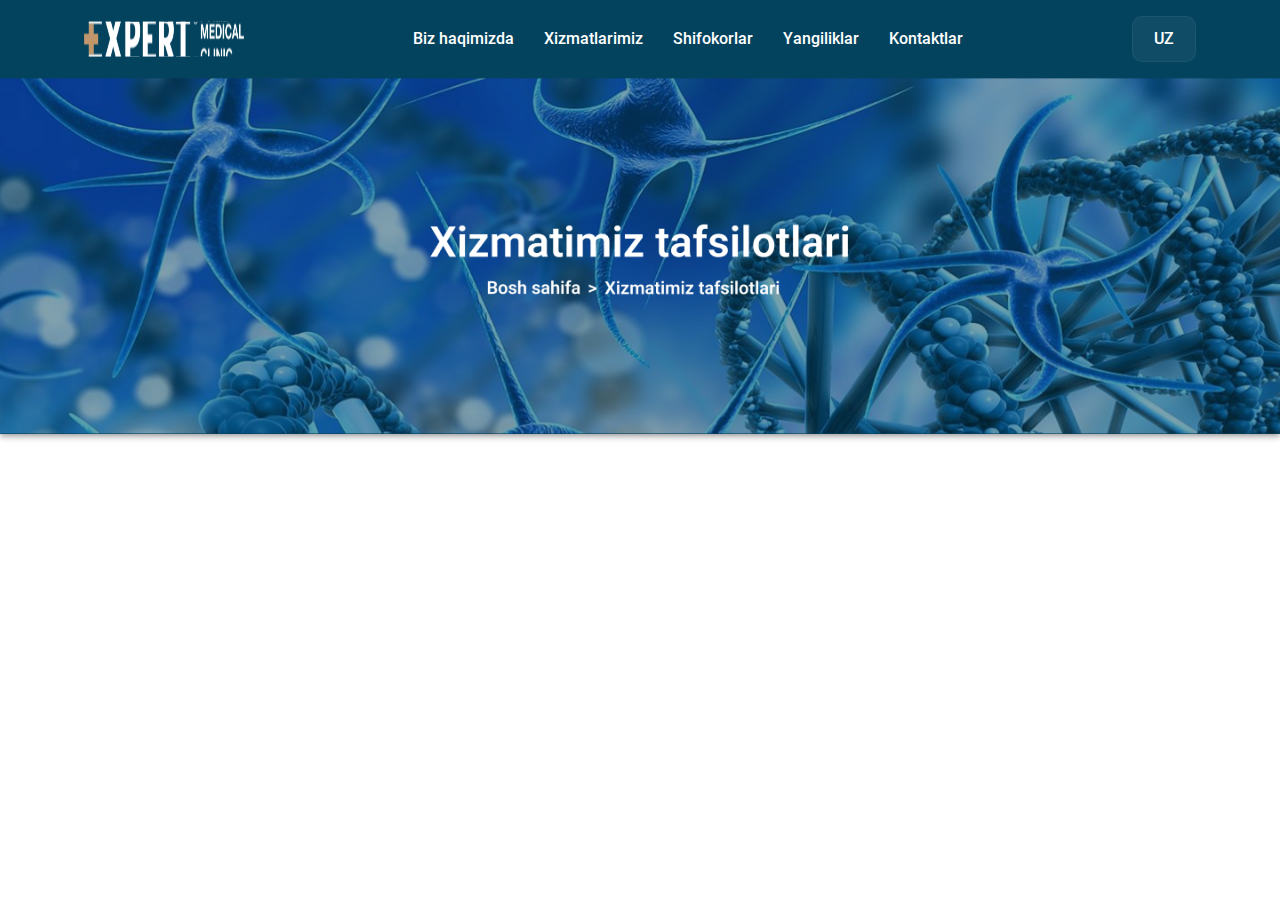
==== index.html @ 5c0b32e0 "Initial commit" ====
<!DOCTYPE html>
<html lang="en">

<head>
    <meta charset="UTF-8">
    <meta name="viewport" content="width=device-width, initial-scale=1.0">
    <title>Document</title>
    <link rel="stylesheet" href="./css/style.css">
</head>

<body>
    <!-- header started  -->
    <!-- <header class="site-header">
        <div class="container header-container">
            <div class="header__inner">
                <ul class="site-header__list">
                    <li class="list__inner">
                        <div class="box tel-phone-box">
                            <img src="./images/phone.svg" alt="this is call icon img" class="list__inner_img">
                            <p class="list__inner_text tel-text-header">+ 998 (71) 249-15-90</p>
                        </div>
                    </li>
                    <li class="list__inner">
                        <div class="box header-email-box">
                            <img src="./images/email.svg" alt="this is email icon img" class="list__inner_img">
                            <p class="list__inner_text email-header-text">medicalexp@gmail.com</p>
                        </div>
                    </li>
                    <li class="list__inner">
                        <div class="box">
                            <img src="./images/map.svg" alt="this is map icon img" class="list__inner_img">
                            <p class="list__inner_text map-loca">Toshkent sh, Shayxontour tumani, Beruniy shoh ko‘chasi, 32-uy
                            </p>
                        </div>
                    </li>
                    <li class="list__inner icon-list">
                        <img src="./images/telegram.svg" alt="this is telegram icon img" class="list__inner-icon">
                        <img src="./images/facebook.svg" alt="this is facebook icon img" class="list__inner-icon">
                        <img src="./images/instagram.svg" alt="this is instagram icon img" class="list__inner-icon">
                        <img src="./images/youtube.svg" alt="this is youtube icon img" class="list__inner-icon">
                    </li>
                </ul>
            </div>
        </div>
    </header> -->

    <!-- header ended  -->



    <!-- main started  -->
    <main>
        <!-- section hero started -->
         <section class="section-hero">
            <div class="container hero-container">
                <div class="hero__inner">
                    <div class="hero__top">
                        <button class="burger-btn">
                            <img src="./images/burgerimg.svg" alt="this is burger img" class="burger-img">
                        </button>
                        <div class="hero-icon__box">
                            <img src="./images/hero-icon.svg" alt="this is hero icon img" class="img__box">
                        </div>

                        <ul class="site-hero__list">
                            <li class="hero-list__inner">Biz haqimizda</li>
                            <li class="hero-list__inner">Xizmatlarimiz</li>
                            <li class="hero-list__inner">Shifokorlar</li>
                            <li class="hero-list__inner">Yangiliklar</li>
                            <li class="hero-list__inner">Kontaktlar</li>
                        </ul>

                        <button class="site-hero-language__btn">UZ</button>
                    </div>
                    <div class="hero__bottom">
                        <img src="./images/hero-bgi.png" alt="this is hero bgi img" class="hero__bottom_img">
                    </div>
                </div>
            </div>
        </section> 
        <!-- section hero ended -->




        <!-- section information started -->

        <!-- <section class="section-information">
            <div class="container information-container">
                <div class="information__inner">
                    <img width="1272" height="715.5" src="./images/information-bgi.png" alt="this is doctor img"
                        class="information__inner-img">

                    <h3 class="informayion__inner-title">Plastik jarrohlik</h3>

                    <div class="information__inner-text-box">
                        <strong class="text-box__title">Nega aynan biz?</strong>
                        <p class="text-box__text">Tibbiyot markazimizning asosiy afzalliklaridan biri
                            shifokorlarimizning yuqori malakasi va tajribasidir. Har bir mutaxassis plastik jarrohlik
                            sohasida ko‘p yillik tajribaga ega bo‘lib, eng
                            yangi texnologiya va texnikaga amal qilgan holda o‘z malakasini muntazam oshirib boradi.</p>
                    </div>
                    <div class="information__inner-text-box">
                        <strong class="text-box__title">- Zamonaviy uskunalar, yuqori sifat va ishonchlilik</strong>
                        <p class="text-box__text">Bizning xususiy klinikamizda faqat eng zamonaviy jihozlardan
                            foydalaniladi: SMARTXIDE² ENT va SMARTXIDE² GYN qurilmalari va ishonchli materiallar, bu
                            muolajalarning
                            xavfsizligi va samaradorligini kafolatlaydi. Barcha operatsiyalar zarur gigiena va
                            xavfsizlik standartlariga rioya qilingan maxsus jihozlangan operatsiya xonalarida amalga
                            oshiriladi.</p>
                    </div>
                    <div class="information__inner-text-box">
                        <strong class="text-box__title">- Har bir bemorga o'ziga xos va individual yondashuv</strong>
                        <p class="text-box__text">Shuningdek, biz har bir bemorga o'ziga xos davolash va individual
                            yondashuvni taklif etamiz. Bizning shifokorlarimiz har qanday holatning o'ziga xos
                            xususiyatlarini diqqat bilan
                            o'rganadilar va sizga eng mos davolash usuli tanlashga yordam beradi. Bundan tashqari,
                            klinika davolanishning barcha bosqichlarida, dastlabki konsultatsiyadan to reabilitatsiya
                            davrigacha to'liq yordam va maslahat beradi.</p>
                    </div>
                    <div class="information__inner-text-box">
                        <strong class="text-box__title">- Maxfiylik</strong>
                        <p class="text-box__text">Biz bemorlar tibbiy ma'lumotlari va protseduralari haqidagi
                            ma'lumotlarning maxfiyligi haqida tashvishlanishlari mumkinligini tushunamiz.</p>


                        <p class="text-box__text">Expert Medical klinikasida biz maxfiylikka katta ahamiyat beramiz va
                            bemorlarimiz ma'lumotlarining xavfsizligi ta'minlash uchun qo'limizdan kelganini qilamiz.
                            Maxfiylik bizning
                            ishimizning asosiy tamoyillaridan biridir. Biz sizning tibbiy muolajalaringiz bilan bog'liq
                            barcha ma'lumotlar qat'iy maxfiy saqlanishiga va sizning xabaringizsiz uchinchi shaxslarga
                            ye'tkazilmasligiga yoki oshkor etilmasligiga kafolat beramiz!</p>
                    </div>

                    <div class="information-bottom">
                        <div class="information__bottom-top">
                            <h2 class="information-bottom__title">Bizning mutaxassislarimiz</h2>
                            <button class="information-bottom__btn">Barcha mutaxassislar</button>
                        </div>
                        <ul class="information-bottom__list">


                            <li class="information-bottom__list_inner">
                                <img src="./images/doctor1.png" alt="this is doctor img"
                                    class="bottom__list_inner__img">
                                <strong class="bottom__list_inner__text_name">Ortiqov Aziz <br>
                                    Farixdjanovich</strong>
                                <p class="bottom__list_inner__text_about">Дерматология</p>
                            </li>




                            <li class="information-bottom__list_inner">
                                <img src="./images/doctor2.png" alt="this is doctor img"
                                    class="bottom__list_inner__img">
                                <strong class="bottom__list_inner__text_name">Safaeva Shirinxon <br>
                                    Furkatovna</strong>
                                <p class="bottom__list_inner__text_about">Гинекология</p>
                            </li>



                            <li class="information-bottom__list_inner">
                                <img src="./images/doctor3.png" alt="this is doctor img"
                                    class="bottom__list_inner__img">
                                <strong class="bottom__list_inner__text_name">Magrupova Iroda <br>
                                    Jahongirovna</strong>
                                <p class="bottom__list_inner__text_about">Дерматокосметология</p>
                            </li>



                            <li class="information-bottom__list_inner">
                                <img src="./images/doctor4.png" alt="this is doctor img"
                                    class="bottom__list_inner__img">
                                <strong class="bottom__list_inner__text_name">Musaeva a <br>
                                    Vladimirovna</strong>
                                <p class="bottom__list_inner__text_about">Косметология</p>
                            </li>




                        </ul>
                    </div>
                </div>
            </div>
        </section> -->

        <!-- section information ended  -->





    </main>
    <!-- main ended  -->



    <!-- footer started  -->



    <!-- <footer class="site-footer">
        <div class="container footer-container">
            <div class="footer__inner">
                <div class="contact-box">
                    <h2 class="contact__text">KONTAKTLAR</h2>
                    <div class="box1">
                        <img width="40" height="32" src="./images/footer-email.svg" alt="this is email img" class="footer-email__img">
                        <p class="footer-box1__text">medicalexp@gmail.com</p>
                    </div>
                    <div class="box1">
                        <img width="48" height="36" src="./images/footer-contact.svg" alt="this is contact img" class="footer-phone__img">
                        <p class="footer-box1__text">+ 998 (71) 249-15-90</p>
                    </div>
                    <div class="box1">
                        <img width="28" height="40" src="./images/footer-map.svg" alt="this is map img" class="footer-map__img">
                        <p class="footer-box1__text">Toshkent sh, Shayxontour tumani, Beruniy <br>  
                            shoh ko‘chasi, 32-uy</p>
                    </div>
                </div>
                <ul class="footer-about__list">
                    <li class="footer-about__list_title about-title">BIZ HAQIMIZDA</li>
                    <li class="footer-about__list_text">Shifokorlar</li>
                    <li class="footer-about__list_text">Xizmatlarimiz</li>
                    <li class="footer-about__list_text">Yangiliklar</li>
                    <li class="footer-about__list_text">Maxfiylik siyosati</li>
                </ul>
                <ul class="footer-for__list">
                    <li class="for__list-inner for__list_title">BEMORLAR UCHUN</li>
                    <li class="for__list-inner">Uchrashuvni tayinlash uchun</li>
                    <li class="for__list-inner">Yuklab olish katalogi</li>
                </ul>

                <div class="footer-end__box">
                    <h2 class="eng__box_title">FIKR-MULOHAZA</h2>
                    <form action="#" class="site-footer__form">
                        <input type="text" placeholder="F.I.O." class="form__input"><br>
                        <input type="tel" minlength="9" maxlength="13" placeholder="Telefon raqamingiz" class="form__input"><br>
                        <textarea placeholder="Xabar" cols="30" rows="10" class="form__textarea"></textarea><br>
                        <button class="footer__submit-btn">Yuborish</button>
                    </form>
                </div>
            </div>
        </div>
    </footer> -->



    <!-- footer ended  -->
</body>

</html>
---- css/style.css ----
/*! normalize.css v8.0.1 | MIT License | github.com/necolas/normalize.css */
/* Document
   ========================================================================== */
/**
 * 1. Correct the line height in all browsers.
 * 2. Prevent adjustments of font size after orientation changes in iOS.
 */
html {
  line-height: 1.15; /* 1 */
  -webkit-text-size-adjust: 100%; /* 2 */
}

/* Sections
     ========================================================================== */
/**
   * Remove the margin in all browsers.
   */
body {
  margin: 0;
}

/**
   * Render the `main` element consistently in IE.
   */
main {
  display: block;
}

/**
   * Correct the font size and margin on `h1` elements within `section` and
   * `article` contexts in Chrome, Firefox, and Safari.
   */
h1 {
  font-size: 2em;
  margin: 0.67em 0;
}

/* Grouping content
     ========================================================================== */
/**
   * 1. Add the correct box sizing in Firefox.
   * 2. Show the overflow in Edge and IE.
   */
hr {
  box-sizing: content-box; /* 1 */
  height: 0; /* 1 */
  overflow: visible; /* 2 */
}

/**
   * 1. Correct the inheritance and scaling of font size in all browsers.
   * 2. Correct the odd `em` font sizing in all browsers.
   */
pre {
  font-family: monospace, monospace; /* 1 */
  font-size: 1em; /* 2 */
}

/* Text-level semantics
     ========================================================================== */
/**
   * Remove the gray background on active links in IE 10.
   */
a {
  background-color: transparent;
}

/**
   * 1. Remove the bottom border in Chrome 57-
   * 2. Add the correct text decoration in Chrome, Edge, IE, Opera, and Safari.
   */
abbr[title] {
  border-bottom: none; /* 1 */
  text-decoration: underline; /* 2 */
  -webkit-text-decoration: underline dotted;
          text-decoration: underline dotted; /* 2 */
}

/**
   * Add the correct font weight in Chrome, Edge, and Safari.
   */
b,
strong {
  font-weight: bolder;
}

/**
   * 1. Correct the inheritance and scaling of font size in all browsers.
   * 2. Correct the odd `em` font sizing in all browsers.
   */
code,
kbd,
samp {
  font-family: monospace, monospace; /* 1 */
  font-size: 1em; /* 2 */
}

/**
   * Add the correct font size in all browsers.
   */
small {
  font-size: 80%;
}

/**
   * Prevent `sub` and `sup` elements from affecting the line height in
   * all browsers.
   */
sub,
sup {
  font-size: 75%;
  line-height: 0;
  position: relative;
  vertical-align: baseline;
}

sub {
  bottom: -0.25em;
}

sup {
  top: -0.5em;
}

/* Embedded content
     ========================================================================== */
/**
   * Remove the border on images inside links in IE 10.
   */
img {
  border-style: none;
}

/* Forms
     ========================================================================== */
/**
   * 1. Change the font styles in all browsers.
   * 2. Remove the margin in Firefox and Safari.
   */
button,
input,
optgroup,
select,
textarea {
  font-family: inherit; /* 1 */
  font-size: 100%; /* 1 */
  line-height: 1.15; /* 1 */
  margin: 0; /* 2 */
}

/**
   * Show the overflow in IE.
   * 1. Show the overflow in Edge.
   */
button,
input {
  /* 1 */
  overflow: visible;
}

/**
   * Remove the inheritance of text transform in Edge, Firefox, and IE.
   * 1. Remove the inheritance of text transform in Firefox.
   */
button,
select {
  /* 1 */
  text-transform: none;
}

/**
   * Correct the inability to style clickable types in iOS and Safari.
   */
button,
[type=button],
[type=reset],
[type=submit] {
  -webkit-appearance: button;
}

/**
   * Remove the inner border and padding in Firefox.
   */
button::-moz-focus-inner,
[type=button]::-moz-focus-inner,
[type=reset]::-moz-focus-inner,
[type=submit]::-moz-focus-inner {
  border-style: none;
  padding: 0;
}

/**
   * Restore the focus styles unset by the previous rule.
   */
button:-moz-focusring,
[type=button]:-moz-focusring,
[type=reset]:-moz-focusring,
[type=submit]:-moz-focusring {
  outline: 1px dotted ButtonText;
}

/**
   * Correct the padding in Firefox.
   */
fieldset {
  padding: 0.35em 0.75em 0.625em;
}

/**
   * 1. Correct the text wrapping in Edge and IE.
   * 2. Correct the color inheritance from `fieldset` elements in IE.
   * 3. Remove the padding so developers are not caught out when they zero out
   *    `fieldset` elements in all browsers.
   */
legend {
  box-sizing: border-box; /* 1 */
  color: inherit; /* 2 */
  display: table; /* 1 */
  max-width: 100%; /* 1 */
  padding: 0; /* 3 */
  white-space: normal; /* 1 */
}

/**
   * Add the correct vertical alignment in Chrome, Firefox, and Opera.
   */
progress {
  vertical-align: baseline;
}

/**
   * Remove the default vertical scrollbar in IE 10+.
   */
textarea {
  overflow: auto;
}

/**
   * 1. Add the correct box sizing in IE 10.
   * 2. Remove the padding in IE 10.
   */
[type=checkbox],
[type=radio] {
  box-sizing: border-box; /* 1 */
  padding: 0; /* 2 */
}

/**
   * Correct the cursor style of increment and decrement buttons in Chrome.
   */
[type=number]::-webkit-inner-spin-button,
[type=number]::-webkit-outer-spin-button {
  height: auto;
}

/**
   * 1. Correct the odd appearance in Chrome and Safari.
   * 2. Correct the outline style in Safari.
   */
[type=search] {
  -webkit-appearance: textfield; /* 1 */
  outline-offset: -2px; /* 2 */
}

/**
   * Remove the inner padding in Chrome and Safari on macOS.
   */
[type=search]::-webkit-search-decoration {
  -webkit-appearance: none;
}

/**
   * 1. Correct the inability to style clickable types in iOS and Safari.
   * 2. Change font properties to `inherit` in Safari.
   */
::-webkit-file-upload-button {
  -webkit-appearance: button; /* 1 */
  font: inherit; /* 2 */
}

/* Interactive
     ========================================================================== */
/*
   * Add the correct display in Edge, IE 10+, and Firefox.
   */
details {
  display: block;
}

/*
   * Add the correct display in all browsers.
   */
summary {
  display: list-item;
}

/* Misc
     ========================================================================== */
/**
   * Add the correct display in IE 10+.
   */
template {
  display: none;
}

/**
   * Add the correct display in IE 10.
   */
[hidden] {
  display: none;
}

@font-face {
  font-family: "Roboto";
  src: url("../fonts/Roboto-BlackItalic.woff2") format("woff2"), url("../fonts/Roboto-BlackItalic.woff") format("woff");
  font-weight: 900;
  font-style: italic;
  font-display: swap;
}
@font-face {
  font-family: "Roboto";
  src: url("../fonts/Roboto-Bold.woff2") format("woff2"), url("../fonts/Roboto-Bold.woff") format("woff");
  font-weight: bold;
  font-style: normal;
  font-display: swap;
}
@font-face {
  font-family: "Roboto";
  src: url("../fonts/Roboto-Black.woff2") format("woff2"), url("../fonts/Roboto-Black.woff") format("woff");
  font-weight: 900;
  font-style: normal;
  font-display: swap;
}
@font-face {
  font-family: "Roboto";
  src: url("../fonts/Roboto-BoldItalic.woff2") format("woff2"), url("../fonts/Roboto-BoldItalic.woff") format("woff");
  font-weight: bold;
  font-style: italic;
  font-display: swap;
}
@font-face {
  font-family: "Roboto";
  src: url("../fonts/Roboto-Medium.woff2") format("woff2"), url("../fonts/Roboto-Medium.woff") format("woff");
  font-weight: 500;
  font-style: normal;
  font-display: swap;
}
@font-face {
  font-family: "Roboto";
  src: url("../fonts/Roboto-Light.woff2") format("woff2"), url("../fonts/Roboto-Light.woff") format("woff");
  font-weight: 300;
  font-style: normal;
  font-display: swap;
}
@font-face {
  font-family: "Roboto";
  src: url("../fonts/Roboto-LightItalic.woff2") format("woff2"), url("../fonts/Roboto-LightItalic.woff") format("woff");
  font-weight: 300;
  font-style: italic;
  font-display: swap;
}
@font-face {
  font-family: "Roboto";
  src: url("../fonts/Roboto-Italic.woff2") format("woff2"), url("../fonts/Roboto-Italic.woff") format("woff");
  font-weight: normal;
  font-style: italic;
  font-display: swap;
}
@font-face {
  font-family: "Roboto";
  src: url("../fonts/Roboto-MediumItalic.woff2") format("woff2"), url("../fonts/Roboto-MediumItalic.woff") format("woff");
  font-weight: 500;
  font-style: italic;
  font-display: swap;
}
@font-face {
  font-family: "Roboto";
  src: url("../fonts/Roboto-Regular.woff2") format("woff2"), url("../fonts/Roboto-Regular.woff") format("woff");
  font-weight: normal;
  font-style: normal;
  font-display: swap;
}
@font-face {
  font-family: "Roboto";
  src: url("../fonts/Roboto-ThinItalic.woff2") format("woff2"), url("../fonts/Roboto-ThinItalic.woff") format("woff");
  font-weight: 100;
  font-style: italic;
  font-display: swap;
}
@font-face {
  font-family: "Roboto";
  src: url("../fonts/Roboto-Thin.woff2") format("woff2"), url("../fonts/Roboto-Thin.woff") format("woff");
  font-weight: 100;
  font-style: normal;
  font-display: swap;
}
*,
*::before,
*::after {
  box-sizing: border-box;
  margin: 0;
  padding: 0;
}

body {
  font-family: "Roboto";
  overflow-x: hidden;
  scroll-behavior: smooth;
}

img {
  vertical-align: middle;
  -o-object-fit: contain;
     object-fit: contain;
}

::-moz-selection {
  background-color: #ccc;
}

::selection {
  background-color: #ccc;
}

ul {
  list-style: none;
}

ol {
  list-style: none;
}

.visually-hidden {
  clip: rect(0 0 0 0);
  -webkit-clip-path: inset(50%);
          clip-path: inset(50%);
  height: 1px;
  overflow: hidden;
  position: absolute;
  white-space: nowrap;
  width: 1px;
}

.container {
  margin-left: auto;
  margin-right: auto;
  max-width: 1240px;
  width: 100%;
}

.header-container {
  margin-left: auto;
  margin-right: auto;
  max-width: 1320px;
  width: 100%;
}

.header__inner {
  padding: 16px 68px;
}

.site-header__list {
  display: flex;
  list-style: none;
  justify-content: space-between;
}

.list__inner {
  margin-right: 50px;
  display: flex;
}

.list__inner_img {
  display: inline-block;
}

.list__inner_text {
  display: inline-block;
}

.list__inner-icon {
  display: inline-block;
}

.icon-list {
  gap: 5px;
}

@media only screen and (max-width: 768px) {
  .site-header__list {
    flex-direction: column;
  }
  .map-loca {
    max-width: 254.01px;
    width: 100%;
    text-align: center;
    font-size: 12px;
  }
  .header-email-box {
    margin-top: -30px;
    margin-left: 300px;
  }
  .icon-list {
    margin-top: -30px;
    margin-left: 300px;
  }
  .tel-text-header {
    font-size: 12px;
  }
  .email-header-text {
    display: inline-block;
    font-size: 12px;
  }
}
@media only screen and (max-width: 390px) {
  .header-email-box {
    margin-top: -30px;
    margin-left: 170px;
  }
  .icon-list {
    margin-top: 30px;
    margin-left: 0px;
    margin-left: auto;
    margin-right: auto;
  }
}
.section-hero {
  box-shadow: 0 1px 10px 0 rgba(0, 0, 0, 0.12), 0 4px 5px 0 rgba(0, 0, 0, 0.14), 0 2px 4px -1px rgba(0, 0, 0, 0.2);
  background: #04435e;
}

.hero-container {
  max-width: 1440px;
  width: 100%;
}

.hero__top {
  display: flex;
  justify-content: space-between;
  align-items: center;
  padding: 16px 84px;
}

.site-hero__list {
  display: flex;
  list-style: none;
  gap: 30px;
}

.hero-list__inner {
  font-family: var(--font-family);
  font-weight: 500;
  font-size: 16px;
  line-height: 165%;
  color: #fff;
}

.site-hero-language__btn {
  border-radius: 10px;
  background: rgba(255, 255, 255, 0.05);
  font-family: var(--font-family);
  font-weight: 500;
  font-size: 16px;
  line-height: 150%;
  text-align: center;
  color: #fff;
  padding: 10px 21px;
  border: 1px solid rgba(255, 255, 255, 0.05);
}

.hero__bottom_img {
  width: 100%;
}

.burger-btn {
  display: none;
}

@media only screen and (max-width: 923px) {
  .hero-icon__box {
    margin-left: -20px;
  }
  .site-hero__list {
    gap: 5;
  }
  .site-hero-language__btn {
    margin-left: 50px;
  }
}
@media only screen and (max-width: 865px) {
  .site-hero__list {
    gap: 5;
  }
  .site-hero-language__btn {
    margin-left: 10px;
  }
}
@media only screen and (max-width: 823px) {
  .site-hero__list {
    gap: 5;
  }
  .hero-list__inner {
    font-size: 12px;
  }
  .site-hero-language__btn {
    margin-left: 10px;
  }
}
@media only screen and (max-width: 723px) {
  .burger-btn {
    display: block;
    background-color: transparent;
    border: none;
  }
  .site-hero__list {
    display: none;
  }
}
@media only screen and (max-width: 463px) {
  .hero__inner {
    justify-content: space-between;
  }
}
.section-information {
  background-color: #F4F4F4;
  margin-top: 100px;
  margin-bottom: 10px;
  padding-bottom: 20px;
}

.information__inner-img {
  max-width: 100%;
  width: 100%;
}

.informayion__inner-title {
  margin-bottom: 30px;
}

.information__inner-text-box {
  margin-bottom: 30px;
}

.text-box__text {
  margin-top: 30px;
}

.information-bottom__title {
  font-family: var(--font-family);
  font-weight: 700;
  font-size: 48px;
  line-height: 165%;
  color: #04435e;
}

.information-bottom__btn {
  border-radius: 10px;
  width: 214px;
  height: 46px;
  background: #04435e;
  font-family: var(--font-family);
  font-weight: 500;
  font-size: 16px;
  line-height: 165%;
  color: #fff;
  padding: 10px 20px;
  border: 1px solid #04435e;
}

.information-bottom__list {
  margin-top: 10px;
  display: flex;
  list-style-type: none;
  gap: 50px;
}

.information-bottom__list_inner {
  box-shadow: 0 0 25px 0 rgba(222, 222, 222, 0.75);
  background: #fff;
  padding-bottom: 25px;
  border-radius: 10px;
}

.bottom__list_inner__text_name {
  margin-top: 5px;
  display: block;
  text-align: center;
}

.bottom__list_inner__text_about {
  text-align: center;
  margin-top: 8.75px;
}

.information__bottom-top {
  display: flex;
  justify-content: space-between;
  align-items: center;
}

.site-footer {
  background-color: #04435E;
  padding: 68px 84px;
}

.footer-container {
  max-width: 1440px;
  width: 100%;
}

.footer__inner {
  display: flex;
  justify-content: space-between;
}

.contact__text {
  font-family: var(--font-family);
  font-weight: 600;
  font-size: 22px;
  line-height: 150%;
  color: #fff;
  margin-bottom: 30px;
}

.box1 {
  display: flex;
  gap: 10px;
  margin-bottom: 10px;
}

.footer-box1__text {
  font-family: var(--font-family);
  font-weight: 500;
  font-size: 16px;
  line-height: 165%;
  color: rgba(255, 255, 255, 0.7);
}

.footer-phone__img {
  margin-left: -5px;
}

.about-title {
  margin-bottom: 30px;
  font-family: var(--font-family);
  font-weight: 600;
  font-size: 22px;
  line-height: 150%;
  color: #fff;
}

.footer-about__list_text {
  margin-bottom: 30px;
  font-family: var(--font-family);
  font-weight: 500;
  font-size: 16px;
  line-height: 165%;
  color: rgba(255, 255, 255, 0.7);
}

.for__list-inner {
  font-family: var(--font-family);
  font-weight: 500;
  font-size: 16px;
  line-height: 165%;
  color: rgba(255, 255, 255, 0.7);
  margin-bottom: 30px;
}

.for__list_title {
  font-family: var(--font-family);
  font-weight: 600;
  font-size: 22px;
  line-height: 150%;
  color: #fff;
  margin-bottom: 30px;
}

.eng__box_title {
  font-family: var(--font-family);
  font-weight: 600;
  font-size: 22px;
  line-height: 150%;
  color: #fff;
}

.form__input {
  margin-top: 30px;
  margin-bottom: 30px;
  border-bottom: 1px solid #fff;
  background-color: transparent;
  border: none;
  color: #fff;
  outline: none;
  border-bottom: 1px solid #fff;
  max-width: 305px;
  width: 100%;
  padding-bottom: 10px;
}

.form__textarea {
  background-color: transparent;
  border: none;
  outline: none;
  border-bottom: 1px solid white;
}

.footer__submit-btn {
  padding: 10px 20px;
  font-family: var(--font-family);
  font-weight: 500;
  font-size: 16px;
  line-height: 175%;
  text-align: center;
  color: #04435e;
  border: 1px solid #fff;
  border-radius: 10px;
  margin-top: 16px;
}/*# sourceMappingURL=style.css.map */
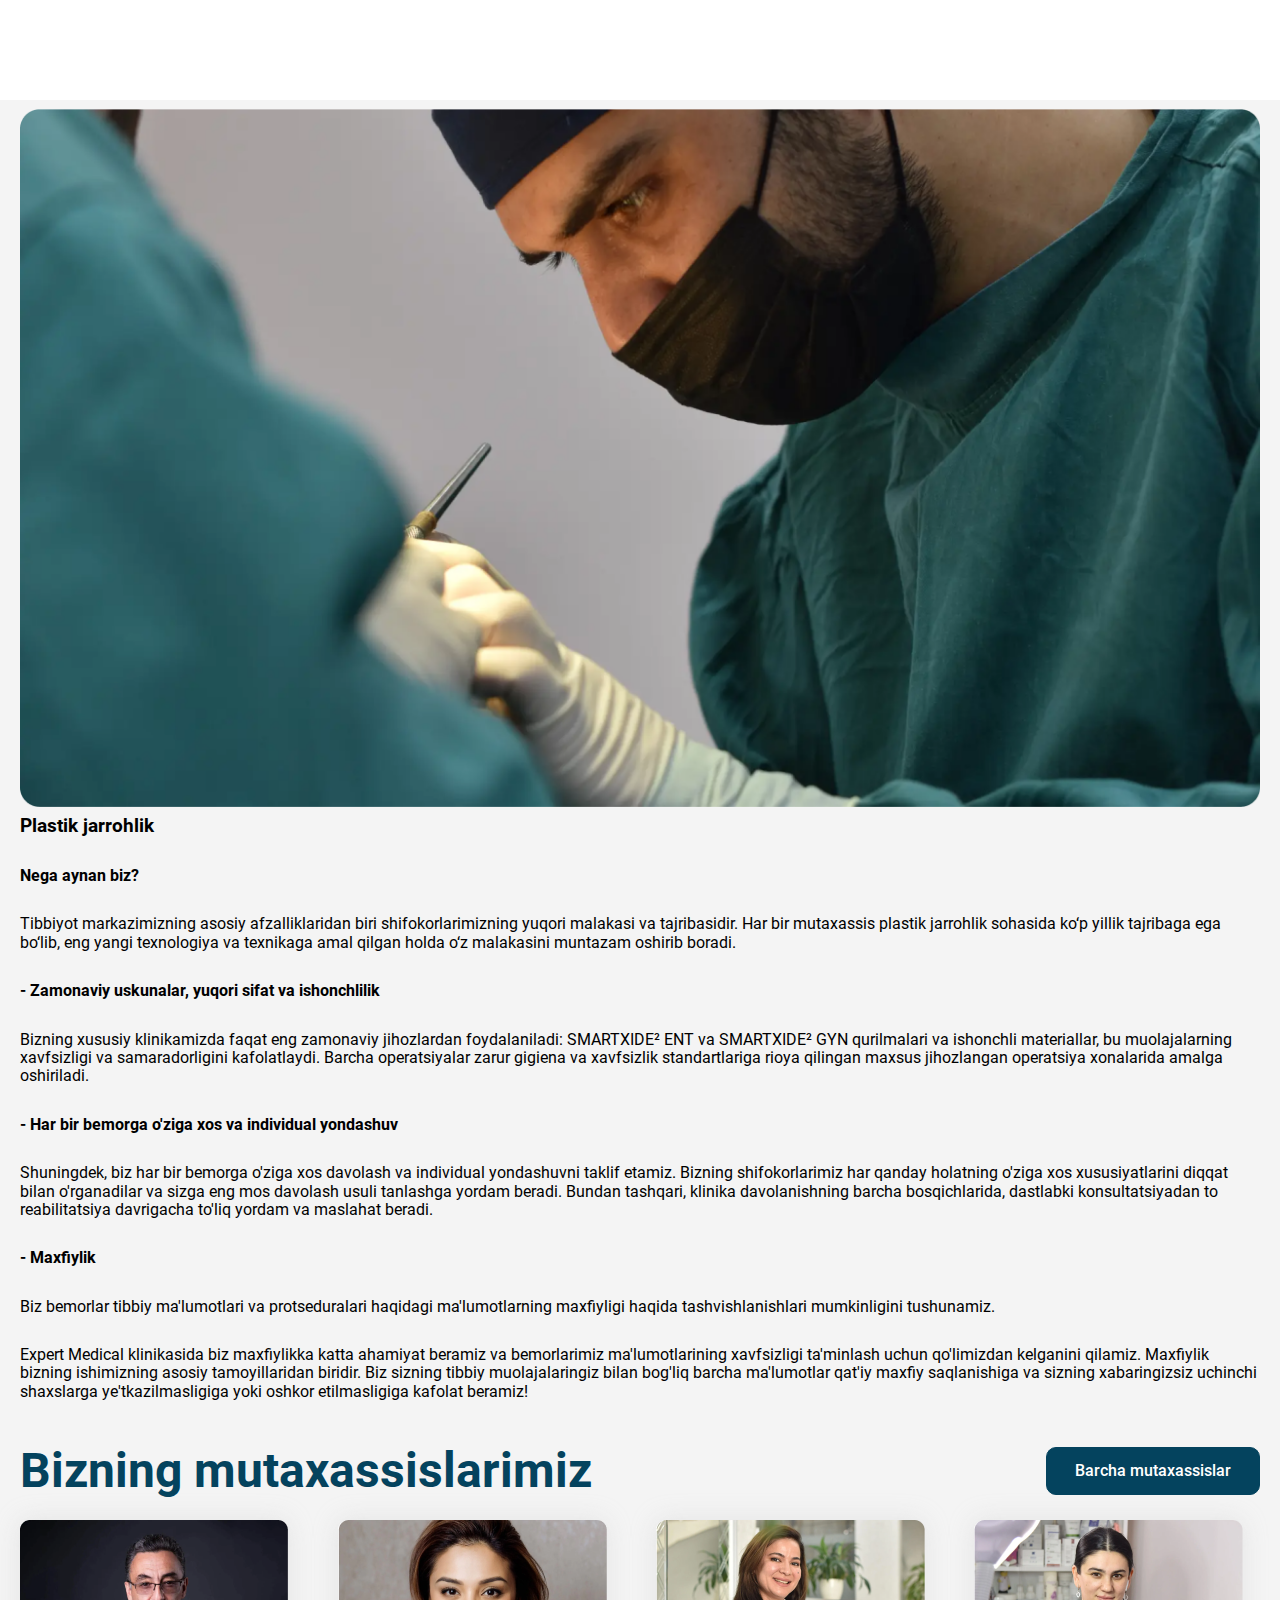
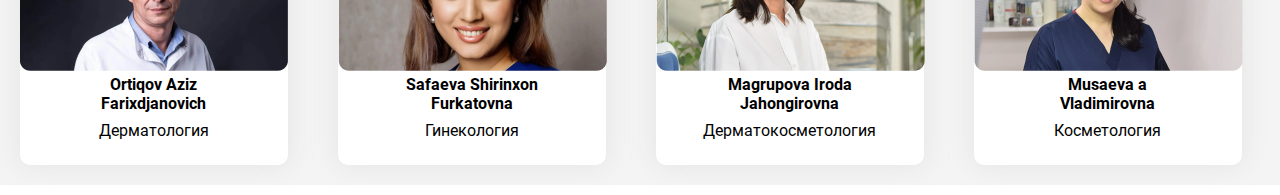
==== commit 72f5e33c: "add information section responsive" ====
--- a/index.html
+++ b/index.html
@@ -51,7 +51,7 @@
     <!-- main started  -->
     <main>
         <!-- section hero started -->
-         <section class="section-hero">
+         <!-- <section class="section-hero">
             <div class="container hero-container">
                 <div class="hero__inner">
                     <div class="hero__top">
@@ -77,7 +77,7 @@
                     </div>
                 </div>
             </div>
-        </section> 
+        </section>  -->
         <!-- section hero ended -->
 
 
@@ -85,7 +85,7 @@
 
         <!-- section information started -->
 
-        <!-- <section class="section-information">
+        <section class="section-information">
             <div class="container information-container">
                 <div class="information__inner">
                     <img width="1272" height="715.5" src="./images/information-bgi.png" alt="this is doctor img"
@@ -186,7 +186,7 @@
                     </div>
                 </div>
             </div>
-        </section> -->
+        </section>
 
         <!-- section information ended  -->
 
--- a/css/style.css
+++ b/css/style.css
@@ -620,6 +620,9 @@
   .hero__inner {
     justify-content: space-between;
   }
+  .burger-btn {
+    display: none;
+  }
 }
 .section-information {
   background-color: #F4F4F4;
@@ -655,8 +658,8 @@
 
 .information-bottom__btn {
   border-radius: 10px;
-  width: 214px;
-  height: 46px;
+  max-width: 214px;
+  width: 100%;
   background: #04435e;
   font-family: var(--font-family);
   font-weight: 500;
@@ -679,6 +682,8 @@
   background: #fff;
   padding-bottom: 25px;
   border-radius: 10px;
+  max-width: 267.88px;
+  width: 100%;
 }
 
 .bottom__list_inner__text_name {
@@ -698,6 +703,65 @@
   align-items: center;
 }
 
+@media only screen and (max-width: 768px) {
+  .information-bottom__list_inner {
+    max-width: 225.35px;
+    width: 100%;
+  }
+  .information-bottom__list_inner:nth-child(1) {
+    margin-left: auto;
+    margin-right: auto;
+  }
+  .information-bottom__list_inner:nth-child(2) {
+    margin-left: auto;
+    margin-right: auto;
+  }
+  .information-bottom__list_inner:nth-child(3) {
+    display: none;
+  }
+  .information-bottom__list_inner:nth-child(4) {
+    display: none;
+  }
+  .bottom__list_inner__img {
+    width: 225.35px;
+    height: 126.76px;
+  }
+  .information-bottom__title {
+    max-width: 414.76px;
+    width: 100%;
+  }
+  .information-bottom__btn {
+    display: none;
+  }
+}
+@media only screen and (max-width: 510px) {
+  .information-bottom__list {
+    flex-direction: column;
+  }
+  .information-bottom__list_inner:nth-child(1) {
+    display: block;
+  }
+  .information-bottom__list_inner:nth-child(2) {
+    display: block;
+  }
+  .information-bottom__list_inner:nth-child(3) {
+    margin-left: auto;
+    margin-right: auto;
+    display: block;
+  }
+  .information-bottom__list_inner:nth-child(4) {
+    display: block;
+    margin-left: auto;
+    margin-right: auto;
+  }
+}
+@media only screen and (max-width: 398px) {
+  .information-bottom__title {
+    max-width: 308.16px;
+    width: 100%;
+    font-size: 25px;
+  }
+}
 .site-footer {
   background-color: #04435E;
   padding: 68px 84px;
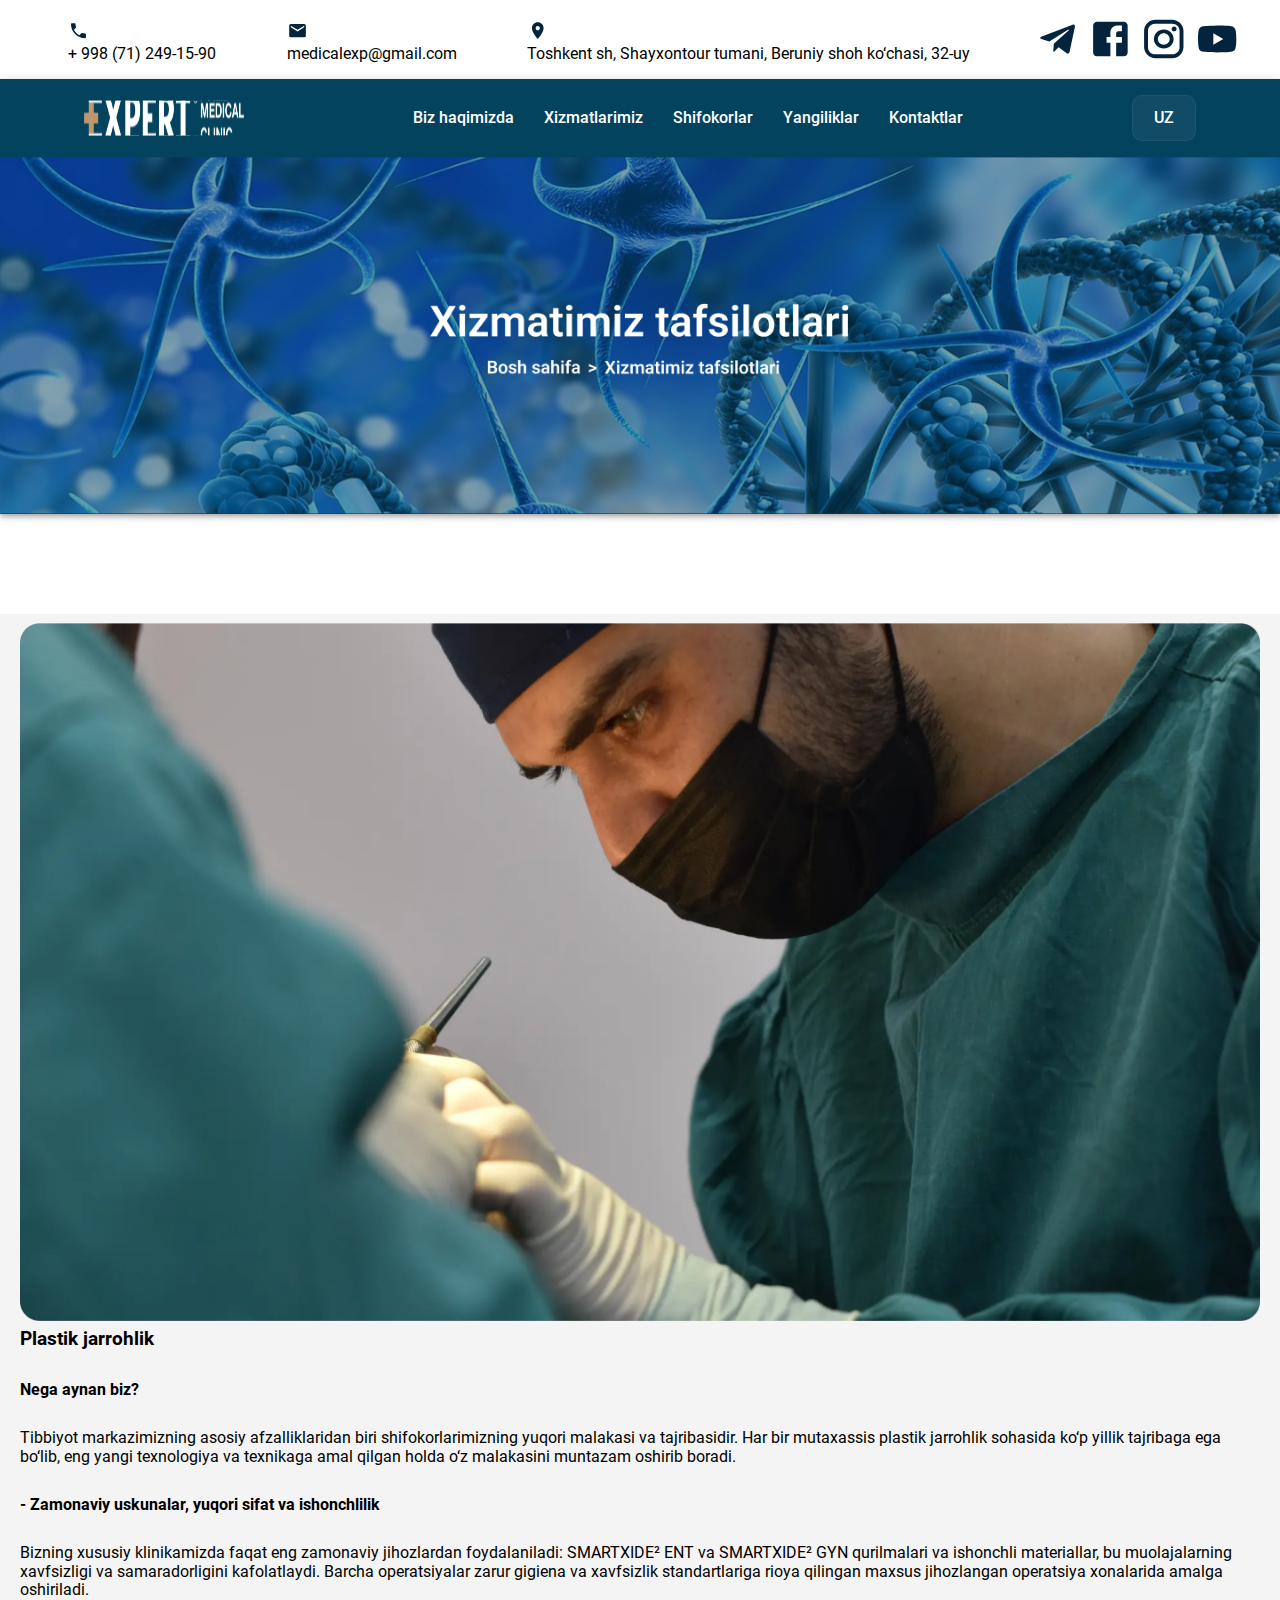
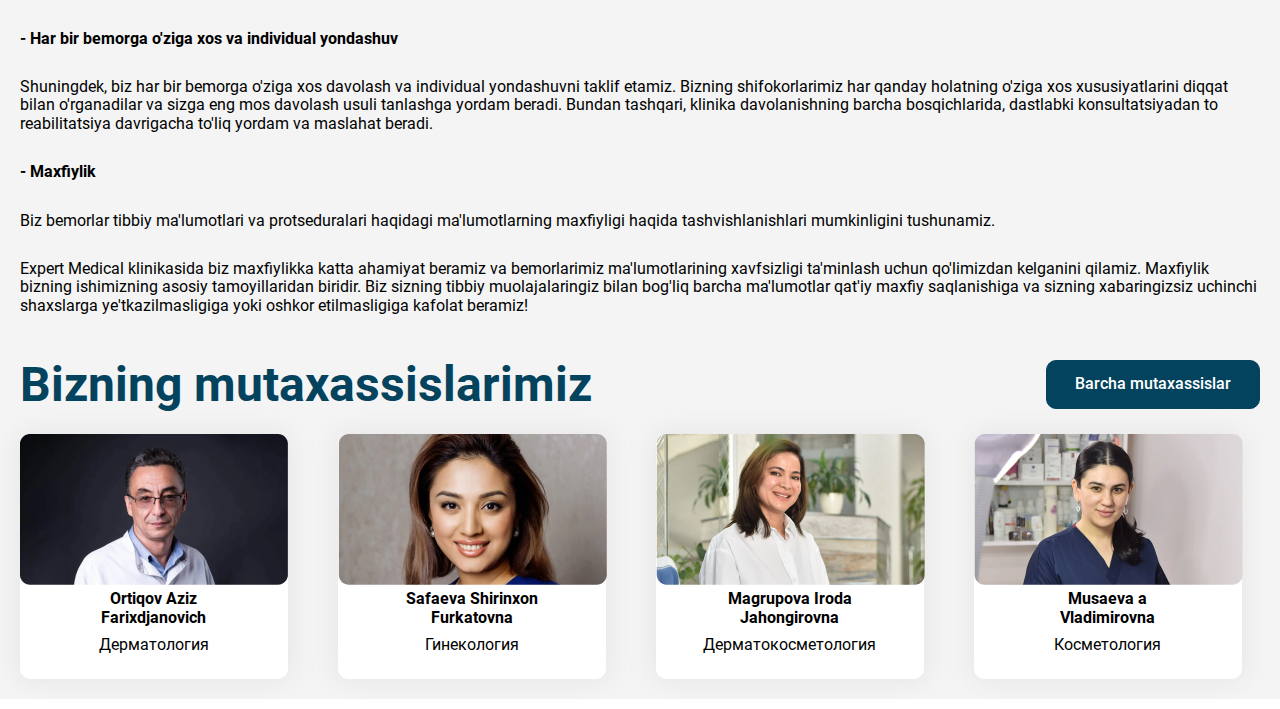
==== commit cfe28770: "add style" ====
--- a/index.html
+++ b/index.html
@@ -10,7 +10,7 @@
 
 <body>
     <!-- header started  -->
-    <!-- <header class="site-header">
+    <header class="site-header">
         <div class="container header-container">
             <div class="header__inner">
                 <ul class="site-header__list">
@@ -42,7 +42,7 @@
                 </ul>
             </div>
         </div>
-    </header> -->
+    </header>
 
     <!-- header ended  -->
 
@@ -51,7 +51,7 @@
     <!-- main started  -->
     <main>
         <!-- section hero started -->
-         <!-- <section class="section-hero">
+         <section class="section-hero">
             <div class="container hero-container">
                 <div class="hero__inner">
                     <div class="hero__top">
@@ -77,7 +77,7 @@
                     </div>
                 </div>
             </div>
-        </section>  -->
+        </section> 
         <!-- section hero ended -->
 
 
--- a/css/style.css
+++ b/css/style.css
@@ -760,6 +760,14 @@
     max-width: 308.16px;
     width: 100%;
     font-size: 25px;
+    text-align: center;
+    margin-left: auto;
+    margin-right: auto;
+  }
+  .information__inner-text-box {
+    margin-left: auto;
+    margin-right: auto;
+    text-align: center;
   }
 }
 .site-footer {
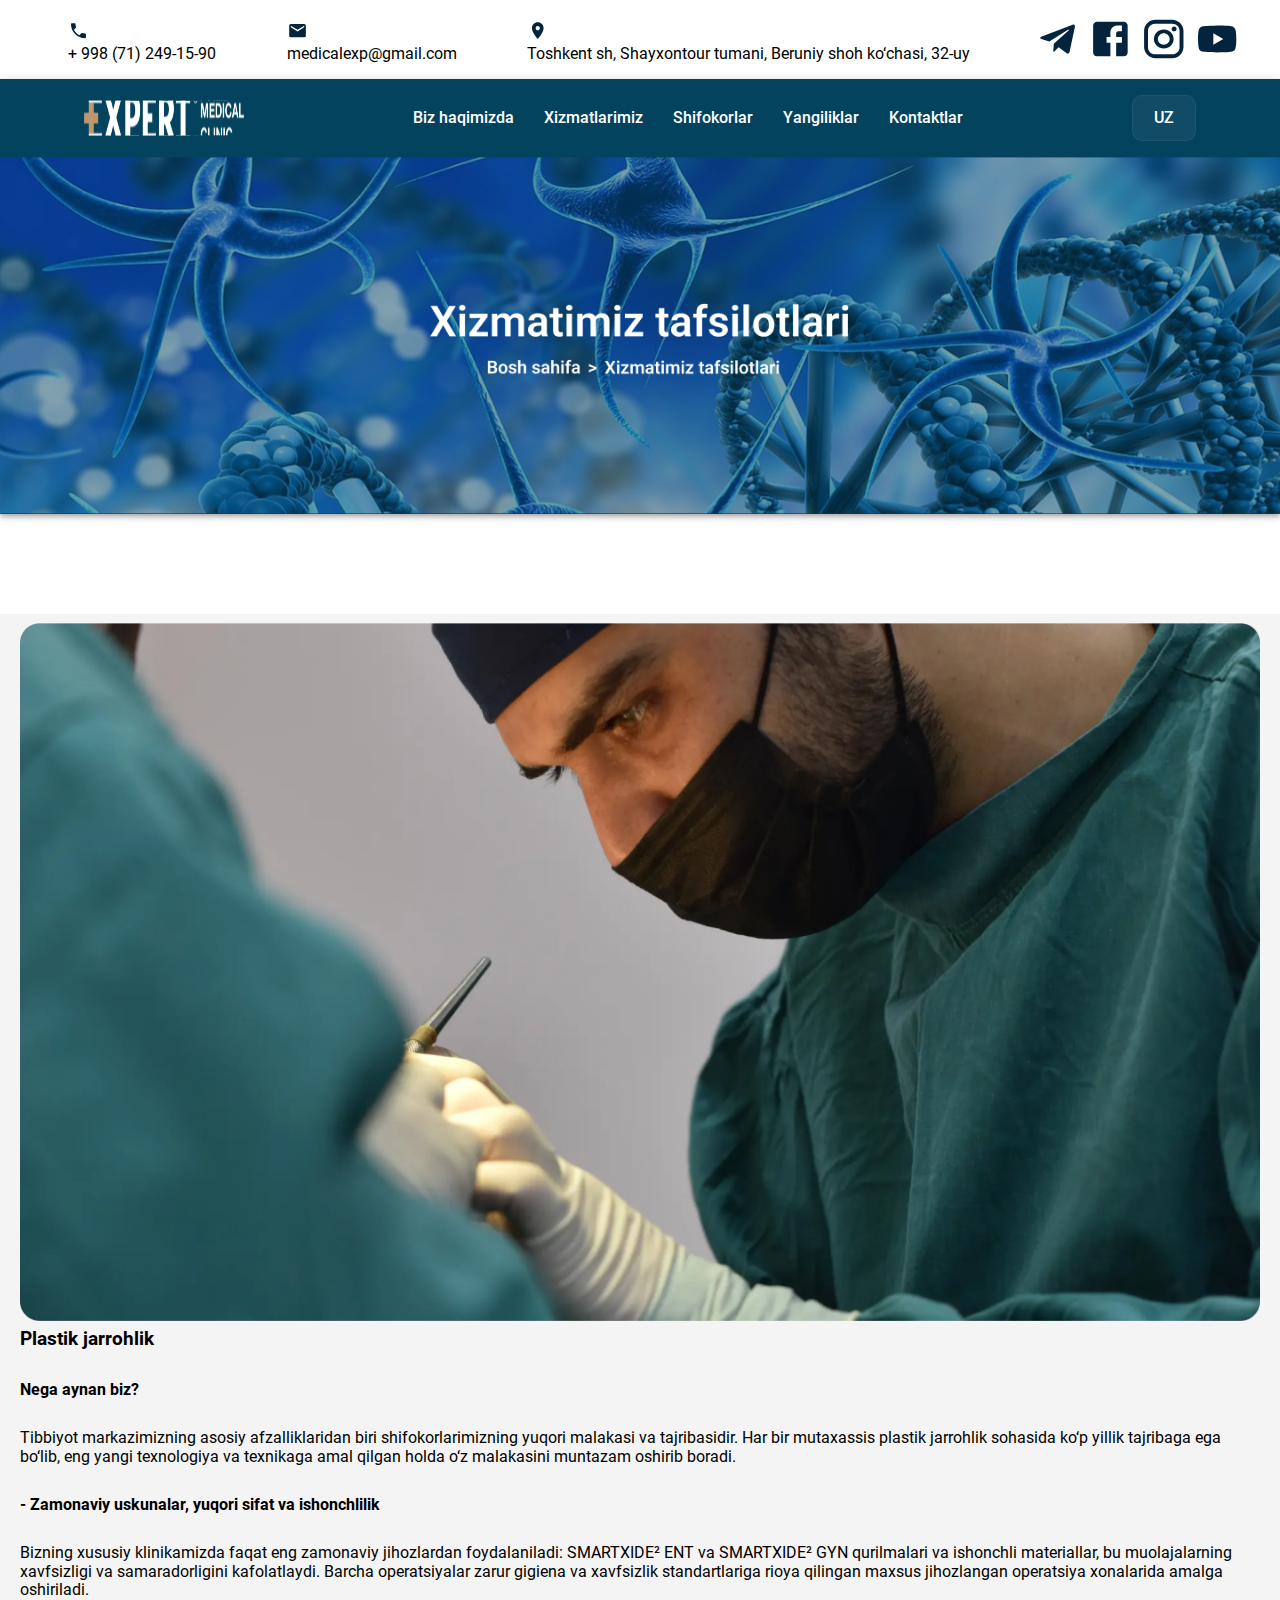
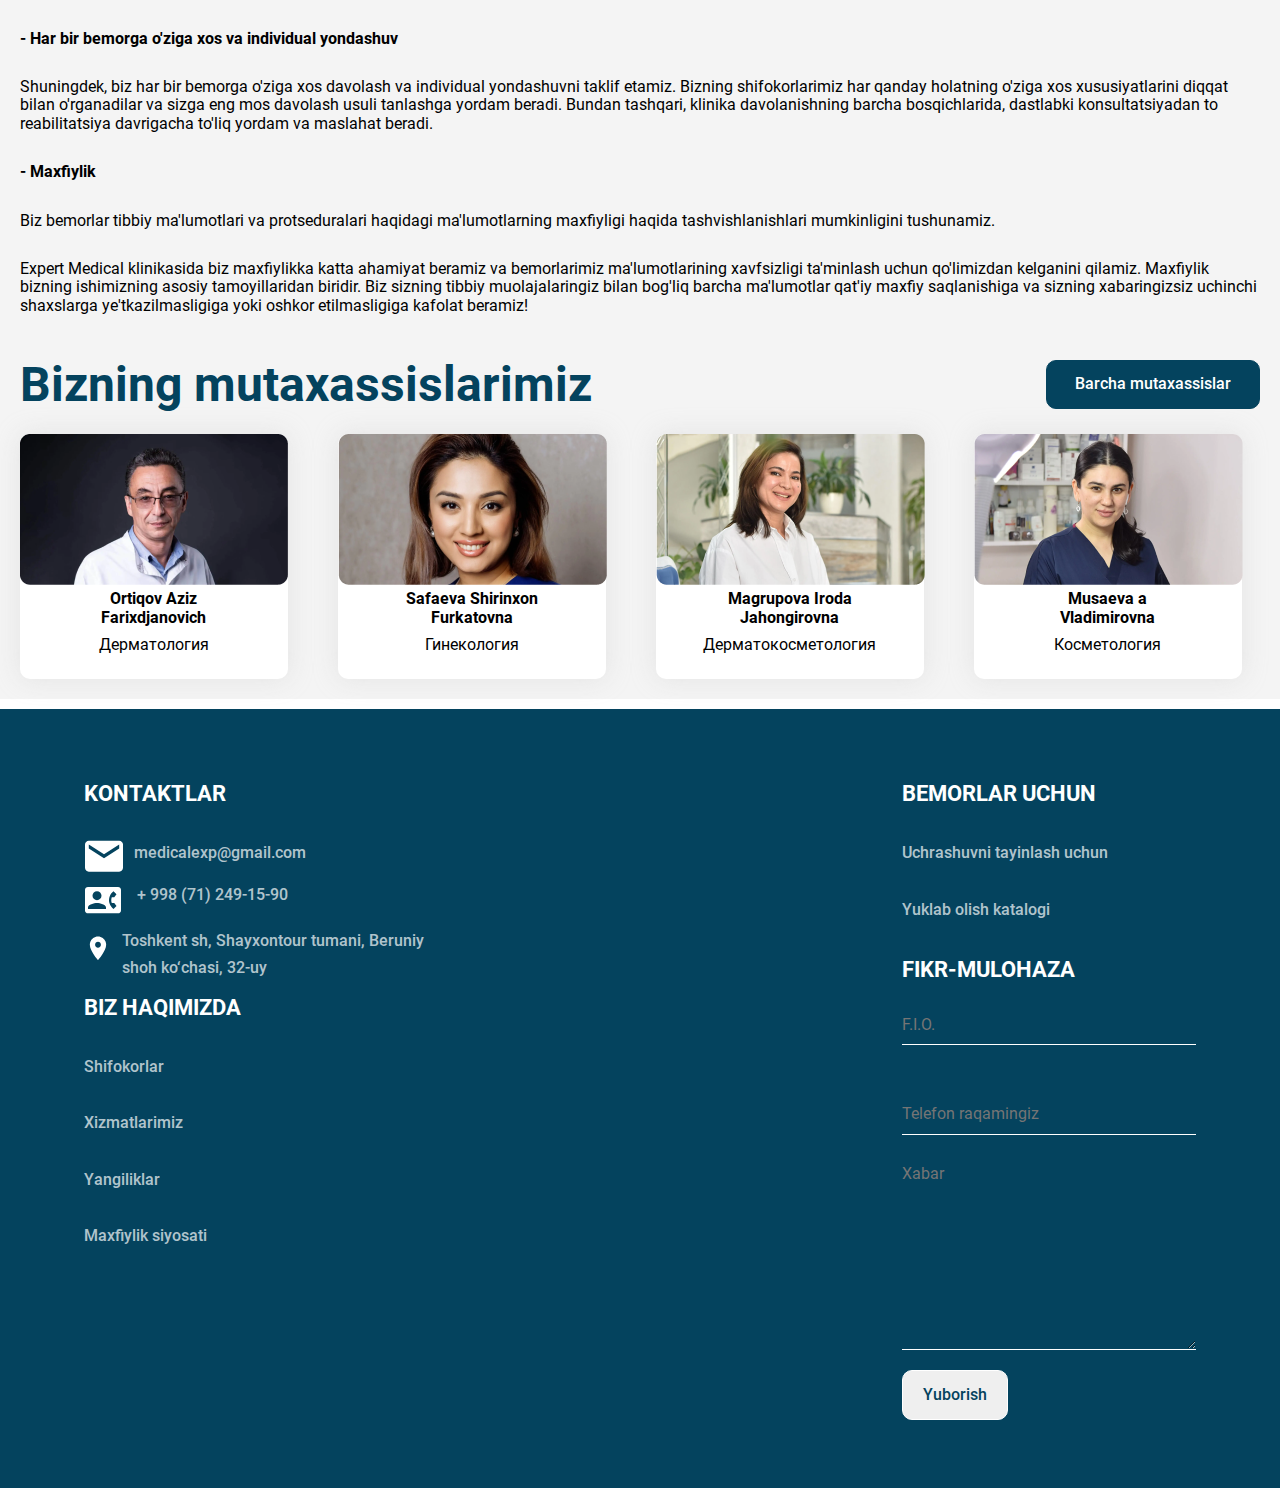
==== commit ccdd9359: "add footer responsive" ====
--- a/index.html
+++ b/index.html
@@ -12,7 +12,7 @@
     <!-- header started  -->
     <header class="site-header">
         <div class="container header-container">
-            <div class="header__inner">
+             <div class="header__inner">
                 <ul class="site-header__list">
                     <li class="list__inner">
                         <div class="box tel-phone-box">
@@ -203,32 +203,35 @@
 
 
 
-    <!-- <footer class="site-footer">
+     <footer class="site-footer">
         <div class="container footer-container">
             <div class="footer__inner">
-                <div class="contact-box">
-                    <h2 class="contact__text">KONTAKTLAR</h2>
-                    <div class="box1">
-                        <img width="40" height="32" src="./images/footer-email.svg" alt="this is email img" class="footer-email__img">
-                        <p class="footer-box1__text">medicalexp@gmail.com</p>
-                    </div>
-                    <div class="box1">
-                        <img width="48" height="36" src="./images/footer-contact.svg" alt="this is contact img" class="footer-phone__img">
-                        <p class="footer-box1__text">+ 998 (71) 249-15-90</p>
-                    </div>
-                    <div class="box1">
-                        <img width="28" height="40" src="./images/footer-map.svg" alt="this is map img" class="footer-map__img">
-                        <p class="footer-box1__text">Toshkent sh, Shayxontour tumani, Beruniy <br>  
-                            shoh ko‘chasi, 32-uy</p>
-                    </div>
-                </div>
-                <ul class="footer-about__list">
-                    <li class="footer-about__list_title about-title">BIZ HAQIMIZDA</li>
-                    <li class="footer-about__list_text">Shifokorlar</li>
-                    <li class="footer-about__list_text">Xizmatlarimiz</li>
-                    <li class="footer-about__list_text">Yangiliklar</li>
-                    <li class="footer-about__list_text">Maxfiylik siyosati</li>
-                </ul>
+                <div class="boxcontandabout">
+                    <div class="contact-box">
+                        <h2 class="contact__text">KONTAKTLAR</h2>
+                        <div class="box1">
+                            <img width="40" height="32" src="./images/footer-email.svg" alt="this is email img" class="footer-email__img">
+                            <p class="footer-box1__text">medicalexp@gmail.com</p>
+                        </div>
+                        <div class="box1">
+                            <img width="48" height="36" src="./images/footer-contact.svg" alt="this is contact img" class="footer-phone__img">
+                            <p class="footer-box1__text">+ 998 (71) 249-15-90</p>
+                        </div>
+                        <div class="box1">
+                            <img width="28" height="40" src="./images/footer-map.svg" alt="this is map img" class="footer-map__img">
+                            <p class="footer-box1__text">Toshkent sh, Shayxontour tumani, Beruniy <br>  
+                                shoh ko‘chasi, 32-uy</p>
+                        </div>
+                    </div>
+                    <ul class="footer-about__list">
+                        <li class="footer-about__list_title about-title">BIZ HAQIMIZDA</li>
+                        <li class="footer-about__list_text">Shifokorlar</li>
+                        <li class="footer-about__list_text">Xizmatlarimiz</li>
+                        <li class="footer-about__list_text">Yangiliklar</li>
+                        <li class="footer-about__list_text">Maxfiylik siyosati</li>
+                    </ul>
+                </div>
+               <div class="boxforandbeck">
                 <ul class="footer-for__list">
                     <li class="for__list-inner for__list_title">BEMORLAR UCHUN</li>
                     <li class="for__list-inner">Uchrashuvni tayinlash uchun</li>
@@ -244,9 +247,10 @@
                         <button class="footer__submit-btn">Yuborish</button>
                     </form>
                 </div>
+               </div>
             </div>
         </div>
-    </footer> -->
+    </footer> 
 
 
 
--- a/css/style.css
+++ b/css/style.css
@@ -512,10 +512,56 @@
     font-size: 12px;
   }
 }
-@media only screen and (max-width: 390px) {
+@media only screen and (max-width: 500px) {
+  .list__inner:nth-child(1) {
+    margin-left: -50px;
+  }
+  .list__inner:nth-child(2) {
+    margin-left: -50px;
+  }
+  .list__inner:nth-child(3) {
+    margin-left: -50px;
+  }
+  .list__inner:nth-child(4) {
+    margin-left: 250px;
+  }
+}
+@media only screen and (max-width: 450px) {
+  .list__inner:nth-child(1) {
+    margin-left: -50px;
+  }
+  .list__inner:nth-child(2) {
+    margin-left: -90px;
+  }
+  .list__inner:nth-child(3) {
+    margin-left: -70px;
+  }
+  .list__inner:nth-child(4) {
+    margin-left: 200px;
+  }
+}
+@media only screen and (max-width: 450px) {
   .header-email-box {
     margin-top: -30px;
-    margin-left: 170px;
+    margin-left: 200px;
+  }
+  .list__inner:nth-child(2) {
+    display: none;
+  }
+  .list__inner:nth-child(3) {
+    text-align: center;
+    margin-left: auto;
+    margin-right: auto;
+  }
+  .list__inner:nth-child(1) {
+    text-align: center;
+    margin-left: auto;
+    margin-right: auto;
+  }
+  .list__inner:nth-child(4) {
+    text-align: center;
+    margin-left: auto;
+    margin-right: auto;
   }
   .icon-list {
     margin-top: 30px;
@@ -875,6 +921,7 @@
   border: none;
   outline: none;
   border-bottom: 1px solid white;
+  color: #fff;
 }
 
 .footer__submit-btn {
@@ -888,4 +935,166 @@
   border: 1px solid #fff;
   border-radius: 10px;
   margin-top: 16px;
+}
+
+@media only screen and (max-width: 768px) {
+  .footer__inner {
+    display: flex;
+    justify-content: space-between;
+    flex-direction: column;
+  }
+  .boxcontandabout {
+    display: flex;
+  }
+  .boxforandbeck {
+    display: flex;
+  }
+  .footer-end__box {
+    margin-left: 150px;
+  }
+  .footer-about__list {
+    margin-left: 50px;
+  }
+  .contact__text {
+    font-family: var(--font-family);
+    font-weight: 600;
+    font-size: 20px;
+    line-height: 150%;
+    color: #fff;
+  }
+  .about-title {
+    font-family: var(--font-family);
+    font-weight: 600;
+    font-size: 20px;
+    line-height: 150%;
+    color: #fff;
+  }
+  .footer-box1__text {
+    font-family: var(--font-family);
+    font-weight: 500;
+    font-size: 15px;
+    line-height: 165%;
+    color: rgba(255, 255, 255, 0.7);
+  }
+  .footer-about__list_text {
+    font-family: var(--font-family);
+    font-weight: 500;
+    font-size: 15px;
+    line-height: 165%;
+    color: rgba(255, 255, 255, 0.7);
+  }
+  .for__list-inner {
+    font-family: var(--font-family);
+    font-weight: 500;
+    font-size: 15px;
+    line-height: 165%;
+    color: rgba(255, 255, 255, 0.7);
+  }
+  .for__list_title {
+    font-family: var(--font-family);
+    font-weight: 600;
+    font-size: 20px;
+    line-height: 150%;
+    color: #fff;
+  }
+}
+@media only screen and (max-width: 516px) {
+  .footer__inner {
+    display: flex;
+    justify-content: space-between;
+    flex-direction: column;
+  }
+  .boxcontandabout {
+    display: flex;
+  }
+  .boxforandbeck {
+    display: flex;
+  }
+  .footer-end__box {
+    margin-left: 50px;
+  }
+  .footer-about__list {
+    margin-left: 50px;
+  }
+  .contact__text {
+    font-family: var(--font-family);
+    font-weight: 600;
+    font-size: 20px;
+    line-height: 150%;
+    color: #fff;
+  }
+  .about-title {
+    font-family: var(--font-family);
+    font-weight: 600;
+    font-size: 20px;
+    line-height: 150%;
+    color: #fff;
+  }
+  .footer-box1__text {
+    font-family: var(--font-family);
+    font-weight: 500;
+    font-size: 15px;
+    line-height: 165%;
+    color: rgba(255, 255, 255, 0.7);
+  }
+  .footer-about__list_text {
+    font-family: var(--font-family);
+    font-weight: 500;
+    font-size: 15px;
+    line-height: 165%;
+    color: rgba(255, 255, 255, 0.7);
+  }
+  .for__list-inner {
+    font-family: var(--font-family);
+    font-weight: 500;
+    font-size: 15px;
+    line-height: 165%;
+    color: rgba(255, 255, 255, 0.7);
+  }
+  .contact-box {
+    margin-left: -70px;
+  }
+  .footer-for__list {
+    margin-left: -70px;
+  }
+  .for__list_title {
+    font-family: var(--font-family);
+    font-weight: 600;
+    font-size: 20px;
+    line-height: 150%;
+    color: #fff;
+  }
+}
+@media only screen and (max-width: 398px) {
+  .boxcontandabout {
+    flex-direction: column;
+  }
+  .boxforandbeck {
+    flex-direction: column;
+  }
+  .footer-end__box {
+    margin-left: 0px;
+  }
+  .footer-about__list {
+    margin-left: 0px;
+  }
+  .for__list_title {
+    font-family: var(--font-family);
+    font-weight: 600;
+    font-size: 18px;
+    line-height: 150%;
+    color: #fff;
+  }
+  .footer-for__list {
+    margin-left: auto;
+    margin-right: auto;
+  }
+  .footer-about__list {
+    margin-left: auto;
+    margin-right: auto;
+  }
+  .contact-box {
+    margin-left: auto;
+    margin-right: auto;
+  }
 }/*# sourceMappingURL=style.css.map */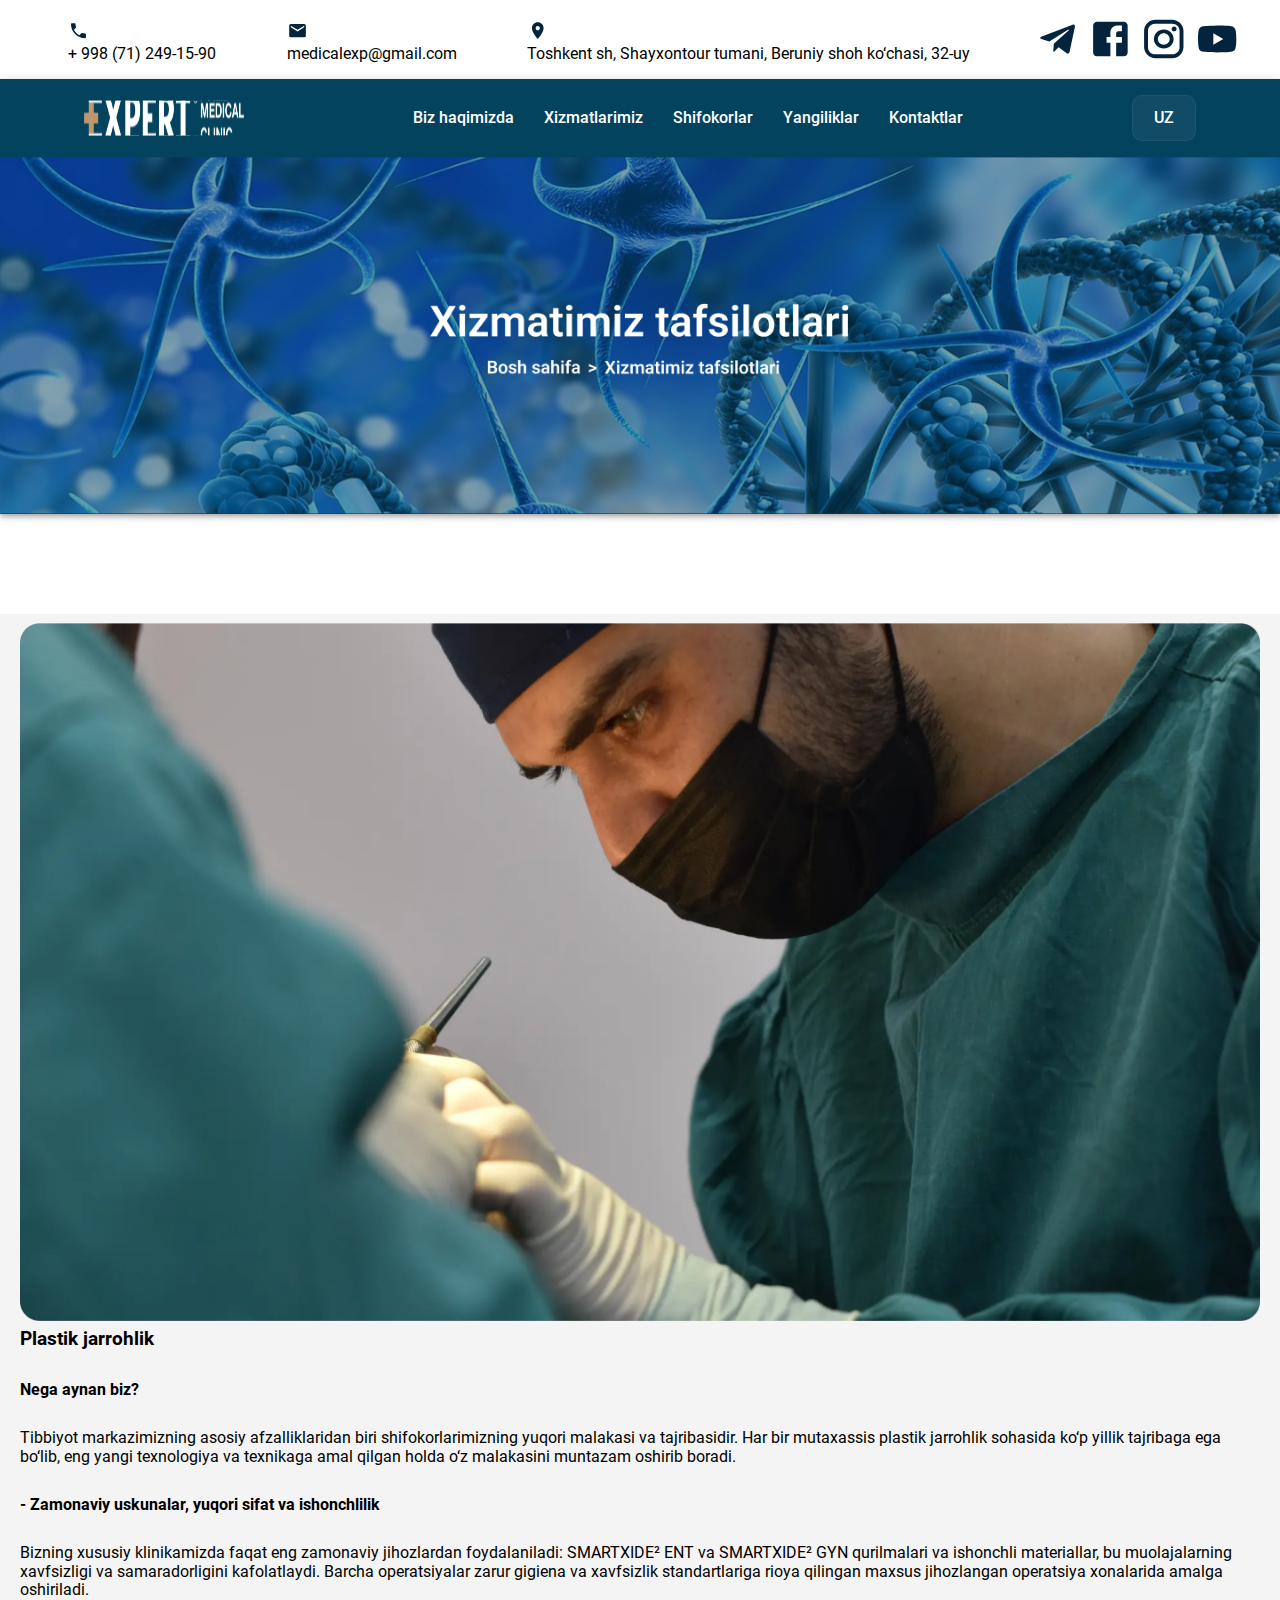
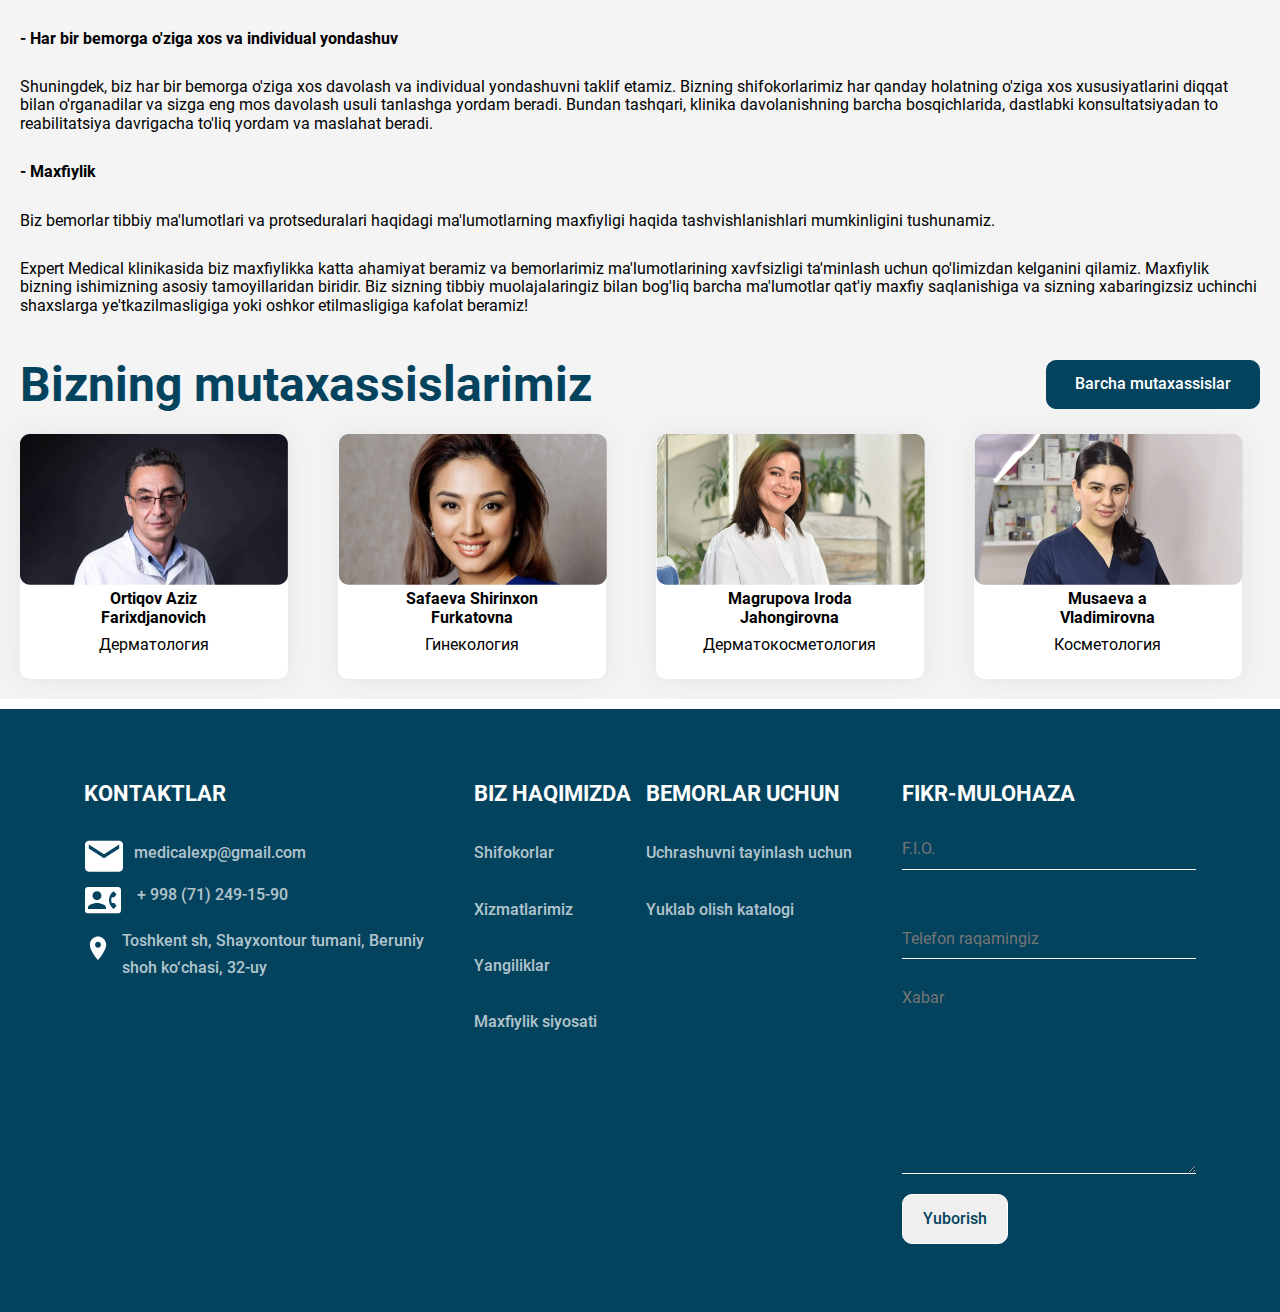
==== commit cc601379: "Initial commit" ====
--- a/index.html
+++ b/index.html
@@ -59,14 +59,14 @@
                             <img src="./images/burgerimg.svg" alt="this is burger img" class="burger-img">
                         </button>
                         <div class="hero-icon__box">
-                            <img src="./images/hero-icon.svg" alt="this is hero icon img" class="img__box">
+                         <a href="./index.html">   <img src="./images/hero-icon.svg" alt="this is hero icon img" class="img__box"></a>
                         </div>
 
                         <ul class="site-hero__list">
                             <li class="hero-list__inner">Biz haqimizda</li>
                             <li class="hero-list__inner">Xizmatlarimiz</li>
                             <li class="hero-list__inner">Shifokorlar</li>
-                            <li class="hero-list__inner">Yangiliklar</li>
+                            <li class="hero-list__inner"><a style="text-decoration: none; color: #fff;" href="./2.html">Yangiliklar</a></li>
                             <li class="hero-list__inner">Kontaktlar</li>
                         </ul>
 
@@ -206,7 +206,7 @@
      <footer class="site-footer">
         <div class="container footer-container">
             <div class="footer__inner">
-                <div class="boxcontandabout">
+                <div class="boxcontandabout" style="display: flex;">
                     <div class="contact-box">
                         <h2 class="contact__text">KONTAKTLAR</h2>
                         <div class="box1">
@@ -223,16 +223,16 @@
                                 shoh ko‘chasi, 32-uy</p>
                         </div>
                     </div>
-                    <ul class="footer-about__list">
-                        <li class="footer-about__list_title about-title">BIZ HAQIMIZDA</li>
+                    <ul class="footer-about__list" style="margin-left: 50px;">
+                        <li class="footer-about__list_title about-title" >BIZ HAQIMIZDA</li>
                         <li class="footer-about__list_text">Shifokorlar</li>
                         <li class="footer-about__list_text">Xizmatlarimiz</li>
                         <li class="footer-about__list_text">Yangiliklar</li>
                         <li class="footer-about__list_text">Maxfiylik siyosati</li>
                     </ul>
                 </div>
-               <div class="boxforandbeck">
-                <ul class="footer-for__list">
+               <div class="boxforandbeck" style="display: flex;">
+                <ul class="footer-for__list" style="margin-right: 50px;">
                     <li class="for__list-inner for__list_title">BEMORLAR UCHUN</li>
                     <li class="for__list-inner">Uchrashuvni tayinlash uchun</li>
                     <li class="for__list-inner">Yuklab olish katalogi</li>
--- a/css/style.css
+++ b/css/style.css
@@ -998,7 +998,7 @@
     color: #fff;
   }
 }
-@media only screen and (max-width: 516px) {
+@media only screen and (max-width: 581px) {
   .footer__inner {
     display: flex;
     justify-content: space-between;
@@ -1065,7 +1065,7 @@
     color: #fff;
   }
 }
-@media only screen and (max-width: 398px) {
+@media only screen and (max-width: 413px) {
   .boxcontandabout {
     flex-direction: column;
   }
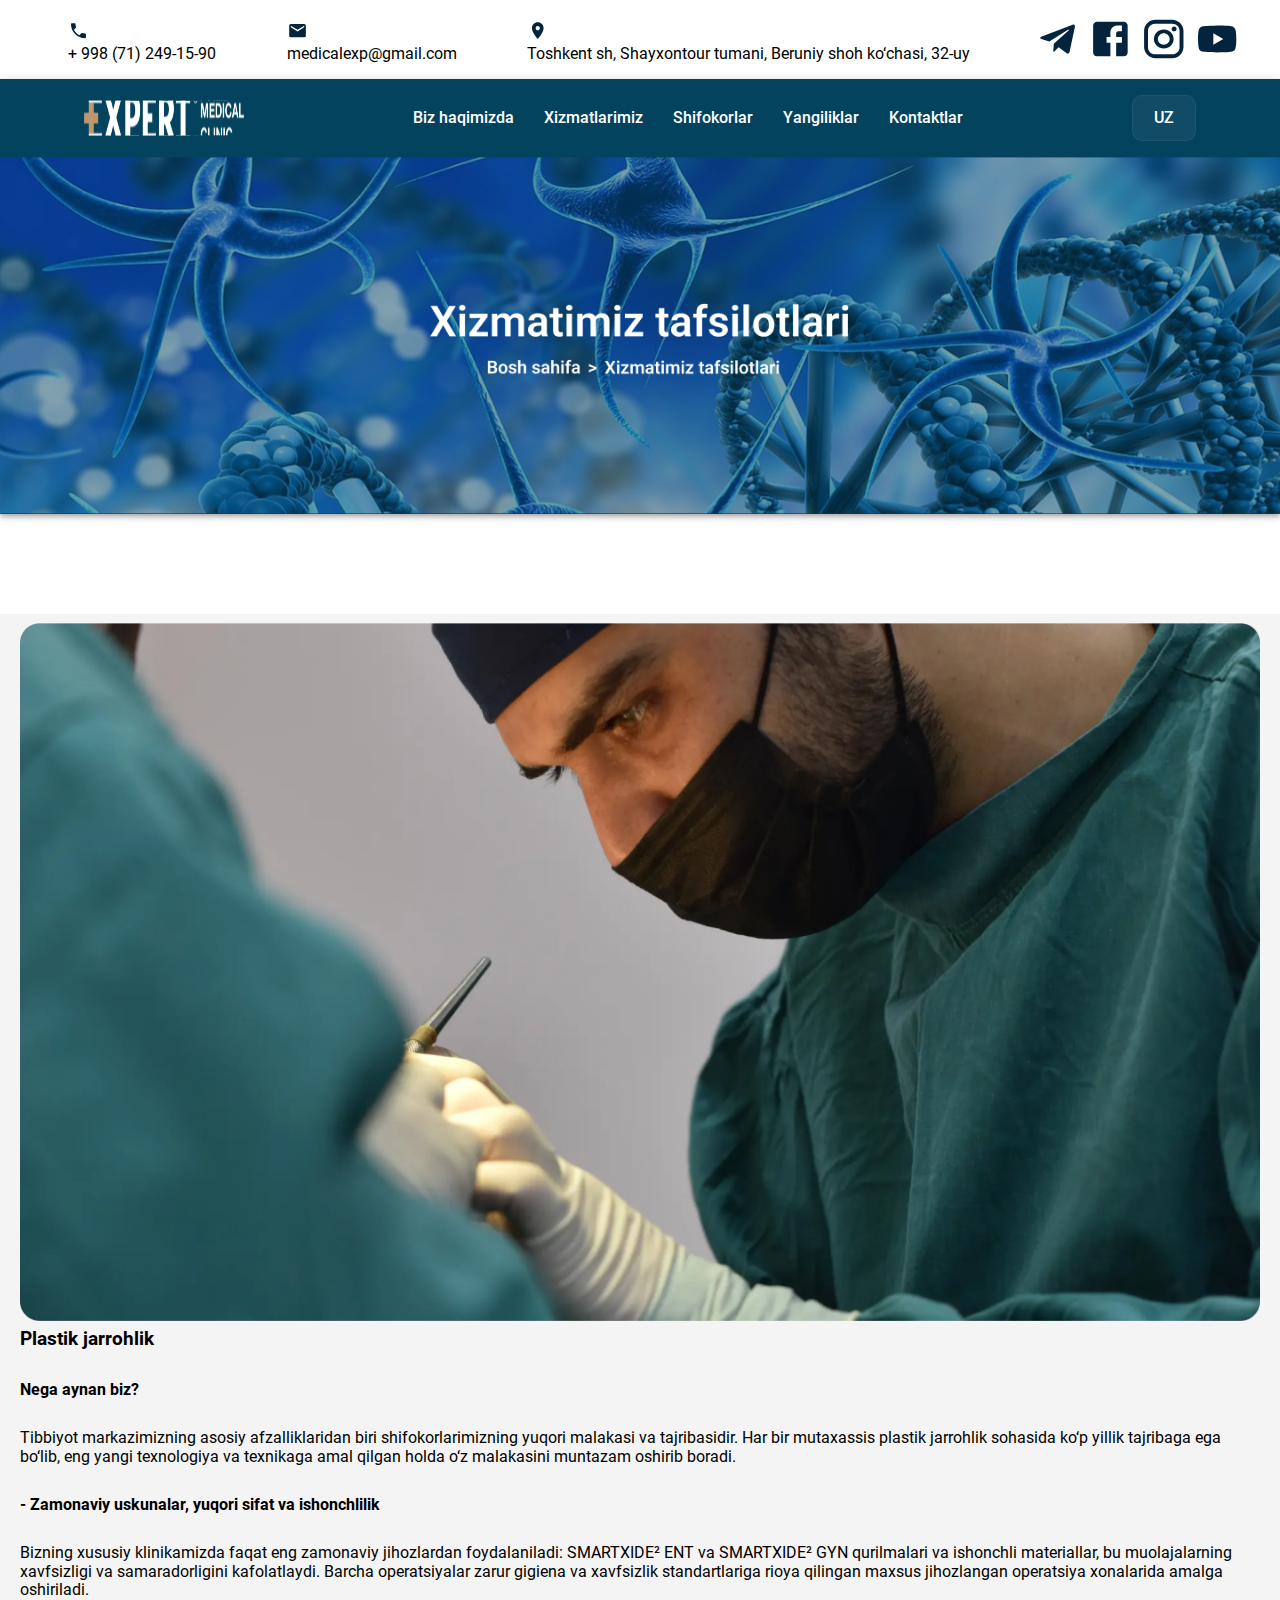
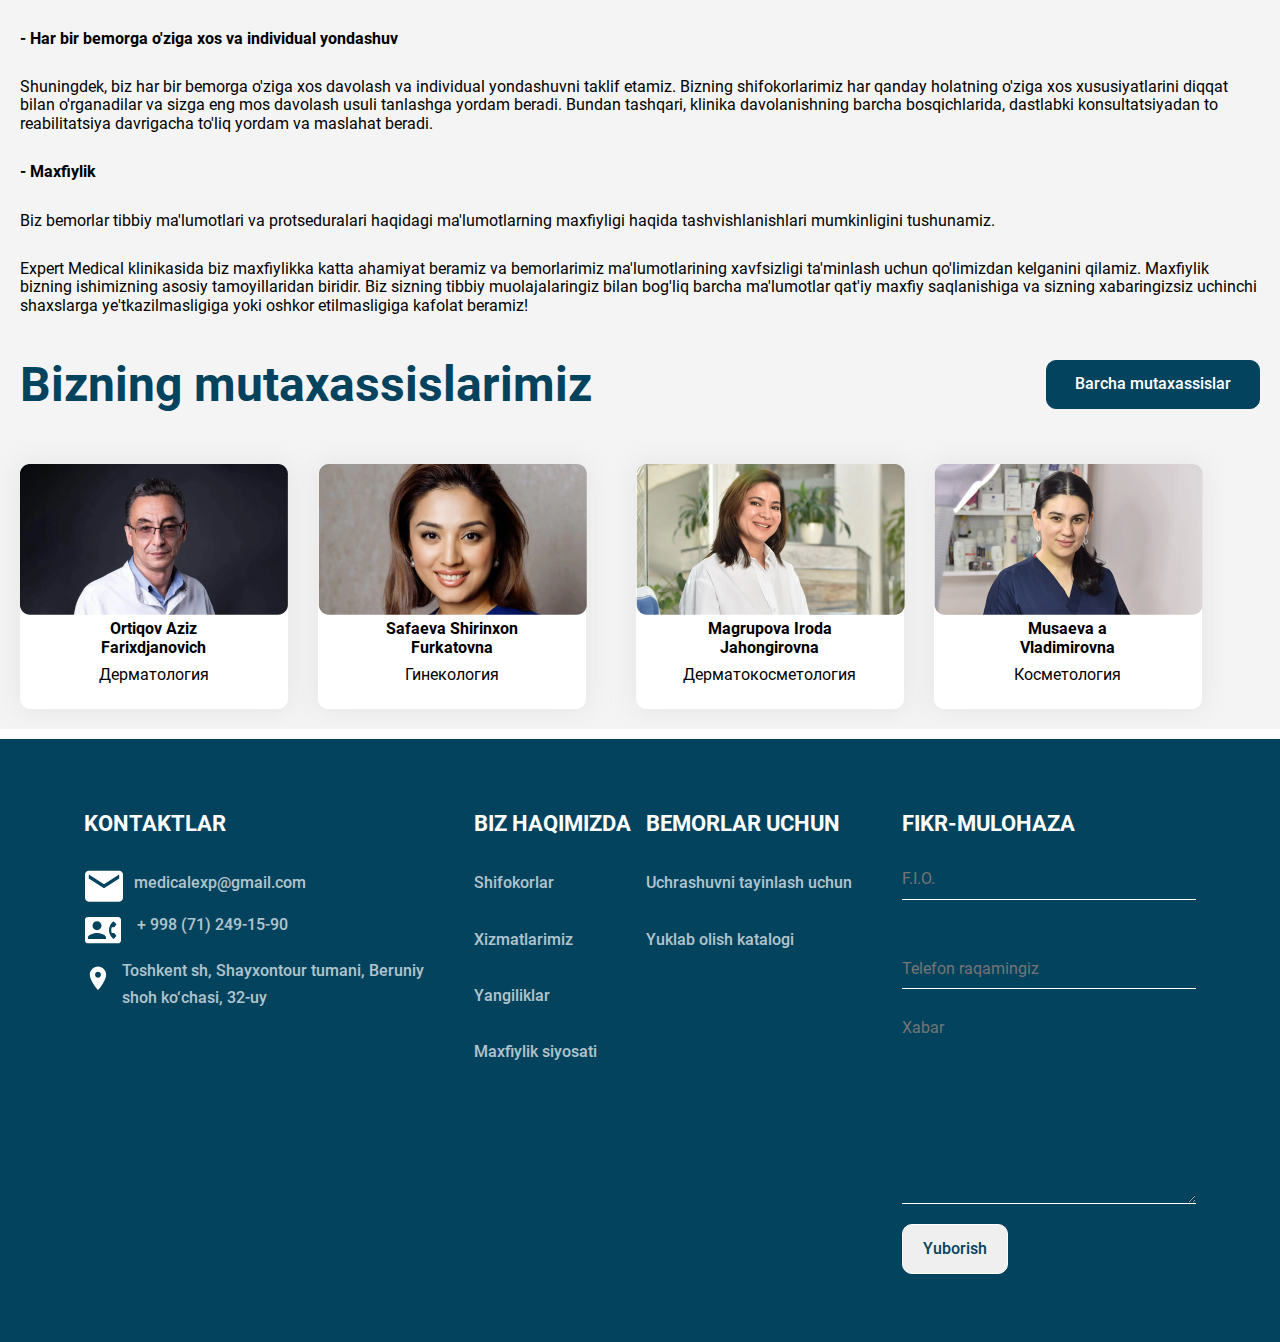
==== commit cea6eef2: "add main section" ====
--- a/index.html
+++ b/index.html
@@ -4,7 +4,7 @@
 <head>
     <meta charset="UTF-8">
     <meta name="viewport" content="width=device-width, initial-scale=1.0">
-    <title>Document</title>
+    <title>Muhammadullo-amaliyot</title>
     <link rel="stylesheet" href="./css/style.css">
 </head>
 
@@ -12,7 +12,7 @@
     <!-- header started  -->
     <header class="site-header">
         <div class="container header-container">
-             <div class="header__inner">
+            <div class="header__inner">
                 <ul class="site-header__list">
                     <li class="list__inner">
                         <div class="box tel-phone-box">
@@ -29,7 +29,8 @@
                     <li class="list__inner">
                         <div class="box">
                             <img src="./images/map.svg" alt="this is map icon img" class="list__inner_img">
-                            <p class="list__inner_text map-loca">Toshkent sh, Shayxontour tumani, Beruniy shoh ko‘chasi, 32-uy
+                            <p class="list__inner_text map-loca">Toshkent sh, Shayxontour tumani, Beruniy shoh ko‘chasi,
+                                32-uy
                             </p>
                         </div>
                     </li>
@@ -51,7 +52,7 @@
     <!-- main started  -->
     <main>
         <!-- section hero started -->
-         <section class="section-hero">
+        <section class="section-hero">
             <div class="container hero-container">
                 <div class="hero__inner">
                     <div class="hero__top">
@@ -59,14 +60,16 @@
                             <img src="./images/burgerimg.svg" alt="this is burger img" class="burger-img">
                         </button>
                         <div class="hero-icon__box">
-                         <a href="./index.html">   <img src="./images/hero-icon.svg" alt="this is hero icon img" class="img__box"></a>
+                            <a href="./index.html"> <img src="./images/hero-icon.svg" alt="this is hero icon img"
+                                    class="img__box"></a>
                         </div>
 
                         <ul class="site-hero__list">
                             <li class="hero-list__inner">Biz haqimizda</li>
                             <li class="hero-list__inner">Xizmatlarimiz</li>
                             <li class="hero-list__inner">Shifokorlar</li>
-                            <li class="hero-list__inner"><a style="text-decoration: none; color: #fff;" href="./2.html">Yangiliklar</a></li>
+                            <li class="hero-list__inner"><a style="text-decoration: none; color: #fff;"
+                                    href="./2.html">Yangiliklar</a></li>
                             <li class="hero-list__inner">Kontaktlar</li>
                         </ul>
 
@@ -77,7 +80,7 @@
                     </div>
                 </div>
             </div>
-        </section> 
+        </section>
         <!-- section hero ended -->
 
 
@@ -139,45 +142,48 @@
                         </div>
                         <ul class="information-bottom__list">
 
-
-                            <li class="information-bottom__list_inner">
-                                <img src="./images/doctor1.png" alt="this is doctor img"
-                                    class="bottom__list_inner__img">
-                                <strong class="bottom__list_inner__text_name">Ortiqov Aziz <br>
-                                    Farixdjanovich</strong>
-                                <p class="bottom__list_inner__text_about">Дерматология</p>
-                            </li>
-
-
-
-
-                            <li class="information-bottom__list_inner">
-                                <img src="./images/doctor2.png" alt="this is doctor img"
-                                    class="bottom__list_inner__img">
-                                <strong class="bottom__list_inner__text_name">Safaeva Shirinxon <br>
-                                    Furkatovna</strong>
-                                <p class="bottom__list_inner__text_about">Гинекология</p>
-                            </li>
-
-
-
-                            <li class="information-bottom__list_inner">
-                                <img src="./images/doctor3.png" alt="this is doctor img"
-                                    class="bottom__list_inner__img">
-                                <strong class="bottom__list_inner__text_name">Magrupova Iroda <br>
-                                    Jahongirovna</strong>
-                                <p class="bottom__list_inner__text_about">Дерматокосметология</p>
-                            </li>
-
-
-
-                            <li class="information-bottom__list_inner">
-                                <img src="./images/doctor4.png" alt="this is doctor img"
-                                    class="bottom__list_inner__img">
-                                <strong class="bottom__list_inner__text_name">Musaeva a <br>
-                                    Vladimirovna</strong>
-                                <p class="bottom__list_inner__text_about">Косметология</p>
-                            </li>
+                            <div class="list1">
+                                <li class="information-bottom__list_inner">
+                                    <img src="./images/doctor1.png" alt="this is doctor img"
+                                        class="bottom__list_inner__img">
+                                    <strong class="bottom__list_inner__text_name">Ortiqov Aziz <br>
+                                        Farixdjanovich</strong>
+                                    <p class="bottom__list_inner__text_about">Дерматология</p>
+                                </li>
+
+
+
+
+                                <li class="information-bottom__list_inner">
+                                    <img src="./images/doctor2.png" alt="this is doctor img"
+                                        class="bottom__list_inner__img">
+                                    <strong class="bottom__list_inner__text_name">Safaeva Shirinxon <br>
+                                        Furkatovna</strong>
+                                    <p class="bottom__list_inner__text_about">Гинекология</p>
+                                </li>
+                            </div>
+
+
+                            <div class="list2">
+
+                                <li class="information-bottom__list_inner">
+                                    <img src="./images/doctor3.png" alt="this is doctor img"
+                                        class="bottom__list_inner__img">
+                                    <strong class="bottom__list_inner__text_name">Magrupova Iroda <br>
+                                        Jahongirovna</strong>
+                                    <p class="bottom__list_inner__text_about">Дерматокосметология</p>
+                                </li>
+
+
+
+                                <li class="information-bottom__list_inner">
+                                    <img src="./images/doctor4.png" alt="this is doctor img"
+                                        class="bottom__list_inner__img">
+                                    <strong class="bottom__list_inner__text_name">Musaeva a <br>
+                                        Vladimirovna</strong>
+                                    <p class="bottom__list_inner__text_about">Косметология</p>
+                                </li>
+                            </div>
 
 
 
@@ -203,54 +209,58 @@
 
 
 
-     <footer class="site-footer">
+    <footer class="site-footer">
         <div class="container footer-container">
             <div class="footer__inner">
                 <div class="boxcontandabout" style="display: flex;">
                     <div class="contact-box">
                         <h2 class="contact__text">KONTAKTLAR</h2>
                         <div class="box1">
-                            <img width="40" height="32" src="./images/footer-email.svg" alt="this is email img" class="footer-email__img">
+                            <img width="40" height="32" src="./images/footer-email.svg" alt="this is email img"
+                                class="footer-email__img">
                             <p class="footer-box1__text">medicalexp@gmail.com</p>
                         </div>
                         <div class="box1">
-                            <img width="48" height="36" src="./images/footer-contact.svg" alt="this is contact img" class="footer-phone__img">
+                            <img width="48" height="36" src="./images/footer-contact.svg" alt="this is contact img"
+                                class="footer-phone__img">
                             <p class="footer-box1__text">+ 998 (71) 249-15-90</p>
                         </div>
                         <div class="box1">
-                            <img width="28" height="40" src="./images/footer-map.svg" alt="this is map img" class="footer-map__img">
-                            <p class="footer-box1__text">Toshkent sh, Shayxontour tumani, Beruniy <br>  
+                            <img width="28" height="40" src="./images/footer-map.svg" alt="this is map img"
+                                class="footer-map__img">
+                            <p class="footer-box1__text">Toshkent sh, Shayxontour tumani, Beruniy <br>
                                 shoh ko‘chasi, 32-uy</p>
                         </div>
                     </div>
                     <ul class="footer-about__list" style="margin-left: 50px;">
-                        <li class="footer-about__list_title about-title" >BIZ HAQIMIZDA</li>
+                        <li class="footer-about__list_title about-title">BIZ HAQIMIZDA</li>
                         <li class="footer-about__list_text">Shifokorlar</li>
                         <li class="footer-about__list_text">Xizmatlarimiz</li>
                         <li class="footer-about__list_text">Yangiliklar</li>
                         <li class="footer-about__list_text">Maxfiylik siyosati</li>
                     </ul>
                 </div>
-               <div class="boxforandbeck" style="display: flex;">
-                <ul class="footer-for__list" style="margin-right: 50px;">
-                    <li class="for__list-inner for__list_title">BEMORLAR UCHUN</li>
-                    <li class="for__list-inner">Uchrashuvni tayinlash uchun</li>
-                    <li class="for__list-inner">Yuklab olish katalogi</li>
-                </ul>
-
-                <div class="footer-end__box">
-                    <h2 class="eng__box_title">FIKR-MULOHAZA</h2>
-                    <form action="#" class="site-footer__form">
-                        <input type="text" placeholder="F.I.O." class="form__input"><br>
-                        <input type="tel" minlength="9" maxlength="13" placeholder="Telefon raqamingiz" class="form__input"><br>
-                        <textarea placeholder="Xabar" cols="30" rows="10" class="form__textarea"></textarea><br>
-                        <button class="footer__submit-btn">Yuborish</button>
-                    </form>
-                </div>
-               </div>
+                <div class="boxforandbeck" style="display: flex;">
+                    <ul class="footer-for__list" style="margin-right: 50px;">
+                        <li class="for__list-inner for__list_title">BEMORLAR UCHUN</li>
+                        <li class="for__list-inner">Uchrashuvni tayinlash uchun</li>
+                        <li class="for__list-inner">Yuklab olish katalogi</li>
+                    </ul>
+
+                    <div class="footer-end__box">
+                        <h2 class="eng__box_title">FIKR-MULOHAZA</h2>
+                        <form action="#" class="site-footer__form">
+                            <input type="text" placeholder="F.I.O." class="form__input"><br>
+                            <input type="tel" minlength="9" maxlength="13" placeholder="Telefon raqamingiz"
+                                class="form__input"><br>
+                            <textarea placeholder="Xabar" cols="30" rows="10" class="form__textarea"></textarea><br>
+                            <button class="footer__submit-btn">Yuborish</button>
+                        </form>
+                    </div>
+                </div>
             </div>
         </div>
-    </footer> 
+    </footer>
 
 
 
--- a/css/style.css
+++ b/css/style.css
@@ -430,6 +430,10 @@
   list-style: none;
 }
 
+strong {
+  display: block;
+}
+
 .visually-hidden {
   clip: rect(0 0 0 0);
   -webkit-clip-path: inset(50%);
@@ -730,6 +734,7 @@
   border-radius: 10px;
   max-width: 267.88px;
   width: 100%;
+  margin-top: 30px;
 }
 
 .bottom__list_inner__text_name {
@@ -749,6 +754,28 @@
   align-items: center;
 }
 
+.list1 {
+  gap: 30px;
+  display: flex;
+}
+
+.list2 {
+  display: flex;
+  gap: 30px;
+}
+
+@media only screen and (max-width: 1181px) {
+  .list1 {
+    flex-direction: column;
+    margin-left: auto;
+    margin-right: auto;
+  }
+  .list2 {
+    flex-direction: column;
+    margin-left: auto;
+    margin-right: auto;
+  }
+}
 @media only screen and (max-width: 768px) {
   .information-bottom__list_inner {
     max-width: 225.35px;
@@ -937,7 +964,7 @@
   margin-top: 16px;
 }
 
-@media only screen and (max-width: 768px) {
+@media only screen and (max-width: 887px) {
   .footer__inner {
     display: flex;
     justify-content: space-between;
@@ -998,7 +1025,7 @@
     color: #fff;
   }
 }
-@media only screen and (max-width: 581px) {
+@media only screen and (max-width: 631px) {
   .footer__inner {
     display: flex;
     justify-content: space-between;
@@ -1065,7 +1092,7 @@
     color: #fff;
   }
 }
-@media only screen and (max-width: 413px) {
+@media only screen and (max-width: 470px) {
   .boxcontandabout {
     flex-direction: column;
   }
@@ -1097,4 +1124,167 @@
     margin-left: auto;
     margin-right: auto;
   }
+}
+.section-main {
+  padding-left: 60px;
+  padding-right: 60px;
+}
+
+.main-container {
+  max-width: 1320px;
+  width: 100%;
+}
+
+.main__list {
+  display: flex;
+  gap: 24px;
+  padding-top: 50px;
+  padding-bottom: 50px;
+  flex-wrap: wrap;
+}
+
+.main__list-inner {
+  max-width: 408px;
+  width: 100%;
+  position: relative;
+  box-shadow: 0 0 25px 0 rgba(222, 222, 222, 0.75);
+  background: #fff;
+  padding-bottom: 15px;
+}
+.main__list-inner::before {
+  position: absolute;
+  content: "";
+  background-image: url("../../images/uzuntayoq.svg");
+  background-repeat: no-repeat;
+  width: 379px;
+  height: 1px;
+  top: 400px;
+  left: 10px;
+}
+.main__list-inner:nth-child(3)::before {
+  position: absolute;
+  content: "";
+  background-image: url("../../images/uzuntayoq.svg");
+  background-repeat: no-repeat;
+  width: 379px;
+  height: 1px;
+  top: 450px;
+  left: 10px;
+}
+.main__list-inner:nth-child(4)::before {
+  position: absolute;
+  content: "";
+  background-image: url("../../images/uzuntayoq.svg");
+  background-repeat: no-repeat;
+  width: 379px;
+  height: 1px;
+  top: 450px;
+  left: 10px;
+}
+.main__list-inner:nth-child(5)::before {
+  position: absolute;
+  content: "";
+  background-image: url("../../images/uzuntayoq.svg");
+  background-repeat: no-repeat;
+  width: 379px;
+  height: 1px;
+  top: 450px;
+  left: 10px;
+}
+
+.main__list-inner__top-img {
+  border-radius: 10px;
+  margin-bottom: 20px;
+}
+
+.main__list-inner__top-title {
+  font-family: var(--font-family);
+  font-weight: 500;
+  font-size: 20px;
+  line-height: 150%;
+  color: #04243d;
+  margin-left: 10px;
+}
+
+.main__list-inner__top-text {
+  font-family: var(--font-family);
+  font-weight: 400;
+  font-size: 16px;
+  line-height: 150%;
+  color: #04243d;
+  margin-left: 10px;
+}
+
+.main__list-inner__bottom {
+  margin-top: 60px;
+  margin-left: 15px;
+}
+
+@media only screen and (max-width: 959px) {
+  .main__list-inner {
+    margin-left: auto;
+    margin-right: auto;
+  }
+}
+@media only screen and (max-width: 768px) {
+  .main__list {
+    flex-wrap: wrap;
+  }
+  .main__list-inner {
+    max-width: 324px;
+    width: 100%;
+  }
+  .main__list-inner::before {
+    width: 301px;
+    height: 1px;
+  }
+  .main__list-inner__top-img {
+    border-radius: 10px;
+    width: 324px;
+    height: 182px;
+  }
+  .main__list-inner__top-title {
+    font-family: var(--font-family);
+    font-weight: 500;
+    font-size: 20px;
+    line-height: 150%;
+    color: #04243d;
+  }
+  .main__list-inner__top-text {
+    font-family: var(--font-family);
+    font-weight: 400;
+    font-size: 16px;
+    line-height: 150%;
+    color: #04243d;
+  }
+  .main__list-inner:nth-child(1):before {
+    content: none;
+  }
+  .main__list-inner:nth-child(2):before {
+    content: none;
+  }
+  .main__list-inner:nth-child(3):before {
+    content: none;
+  }
+  .main__list-inner:nth-child(4)::before {
+    content: none;
+  }
+  .main__list-inner:nth-child(5):before {
+    content: none;
+  }
+}
+@media only screen and (max-width: 450px) {
+  .main__list-inner {
+    max-width: 366px;
+    width: 100%;
+  }
+  .main__list-inner__top-img {
+    border-radius: 10px;
+    width: 250px;
+    height: 205px;
+    margin-left: auto;
+    margin-right: auto;
+    text-align: center;
+    display: inline-block;
+  }
 }/*# sourceMappingURL=style.css.map */